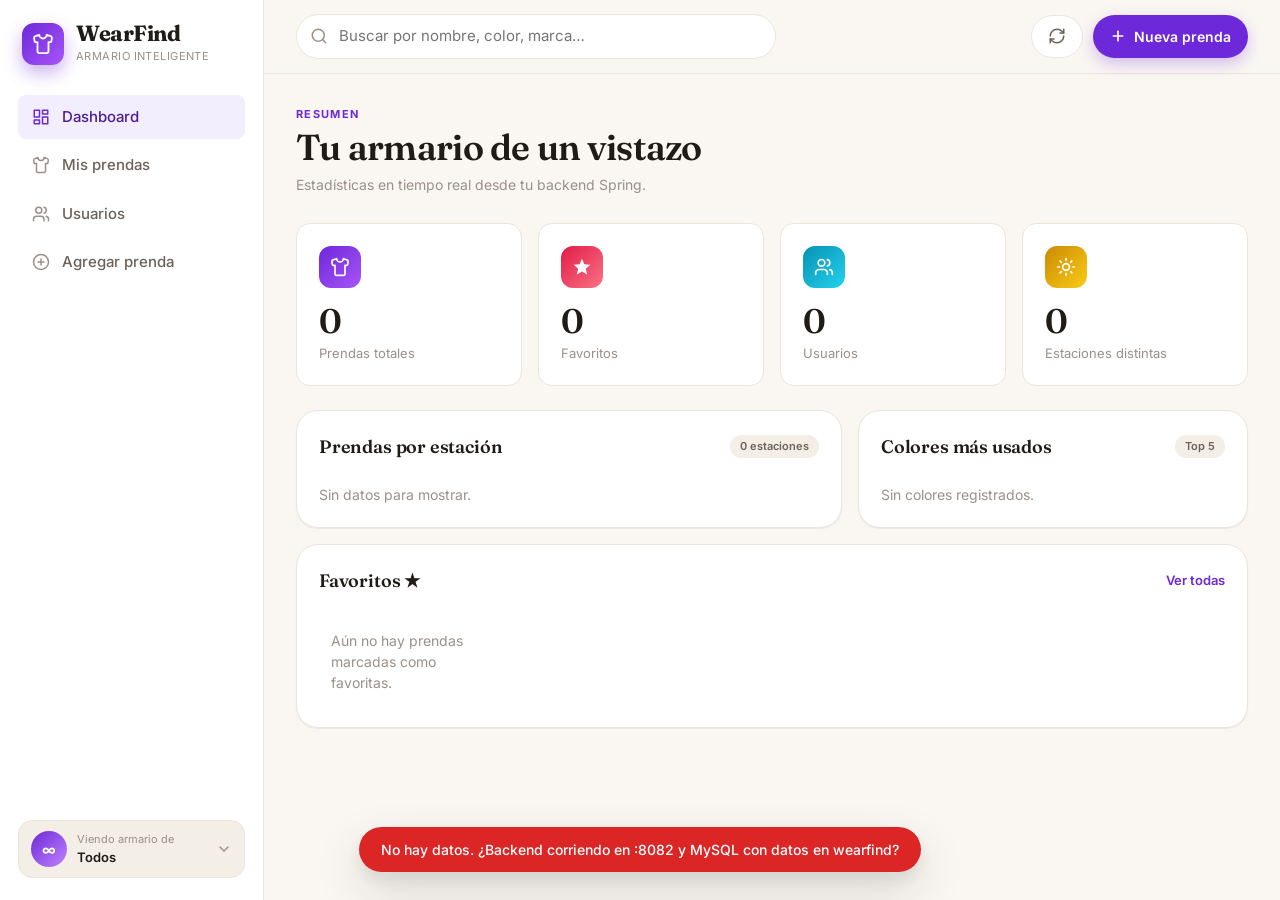
==== src/main/resources/static/index.html @ 45496048 "Archivos iniciales del proyecto" ====
<!DOCTYPE html>
<html lang="es">
<head>
  <meta charset="UTF-8" />
  <meta name="viewport" content="width=device-width, initial-scale=1.0" />
  <title>WearFind · Armario Inteligente</title>
  <link rel="preconnect" href="https://fonts.googleapis.com" />
  <link rel="preconnect" href="https://fonts.gstatic.com" crossorigin />
  <link href="https://fonts.googleapis.com/css2?family=Fraunces:opsz,wght@9..144,400;9..144,500;9..144,600;9..144,700&family=Inter:wght@400;500;600;700&display=swap" rel="stylesheet" />
  <link rel="stylesheet" href="css/style.css" />
</head>
<body>
  <!-- ===== App Shell ===== -->
  <div class="app-shell">

    <!-- ===== Sidebar ===== -->
    <aside class="sidebar" id="sidebar">
      <div class="brand">
        <div class="brand-mark">
          <svg viewBox="0 0 24 24" width="22" height="22" fill="none" stroke="currentColor" stroke-width="2" stroke-linecap="round" stroke-linejoin="round">
            <path d="M20.38 3.46 16 2a4 4 0 0 1-8 0L3.62 3.46a2 2 0 0 0-1.34 2.23l.58 3.47a1 1 0 0 0 .99.84H6v10c0 1.1.9 2 2 2h8a2 2 0 0 0 2-2V10h2.15a1 1 0 0 0 .99-.84l.58-3.47a2 2 0 0 0-1.34-2.23z"/>
          </svg>
        </div>
        <div class="brand-text">
          <h1>WearFind</h1>
          <span>Armario inteligente</span>
        </div>
      </div>

      <nav class="nav">
        <button class="nav-item active" data-view="dashboard">
          <svg viewBox="0 0 24 24" width="18" height="18" fill="none" stroke="currentColor" stroke-width="2" stroke-linecap="round" stroke-linejoin="round"><rect x="3" y="3" width="7" height="9"/><rect x="14" y="3" width="7" height="5"/><rect x="14" y="12" width="7" height="9"/><rect x="3" y="16" width="7" height="5"/></svg>
          <span>Dashboard</span>
        </button>
        <button class="nav-item" data-view="prendas">
          <svg viewBox="0 0 24 24" width="18" height="18" fill="none" stroke="currentColor" stroke-width="2" stroke-linecap="round" stroke-linejoin="round"><path d="M20.38 3.46 16 2a4 4 0 0 1-8 0L3.62 3.46a2 2 0 0 0-1.34 2.23l.58 3.47a1 1 0 0 0 .99.84H6v10c0 1.1.9 2 2 2h8a2 2 0 0 0 2-2V10h2.15a1 1 0 0 0 .99-.84l.58-3.47a2 2 0 0 0-1.34-2.23z"/></svg>
          <span>Mis prendas</span>
        </button>
        <button class="nav-item" data-view="usuarios">
          <svg viewBox="0 0 24 24" width="18" height="18" fill="none" stroke="currentColor" stroke-width="2" stroke-linecap="round" stroke-linejoin="round"><path d="M16 21v-2a4 4 0 0 0-4-4H6a4 4 0 0 0-4 4v2"/><circle cx="9" cy="7" r="4"/><path d="M22 21v-2a4 4 0 0 0-3-3.87"/><path d="M16 3.13a4 4 0 0 1 0 7.75"/></svg>
          <span>Usuarios</span>
        </button>
        <button class="nav-item" data-view="agregar">
          <svg viewBox="0 0 24 24" width="18" height="18" fill="none" stroke="currentColor" stroke-width="2" stroke-linecap="round" stroke-linejoin="round"><circle cx="12" cy="12" r="10"/><path d="M12 8v8"/><path d="M8 12h8"/></svg>
          <span>Agregar prenda</span>
        </button>
      </nav>

      <div class="sidebar-footer">
        <div class="user-card" id="userSwitcher">
          <div class="avatar" id="currentUserAvatar">?</div>
          <div class="user-meta">
            <span class="user-label">Viendo armario de</span>
            <strong id="currentUserName">Todos</strong>
          </div>
          <svg class="chev" viewBox="0 0 24 24" width="16" height="16" fill="none" stroke="currentColor" stroke-width="2" stroke-linecap="round" stroke-linejoin="round"><path d="m6 9 6 6 6-6"/></svg>
        </div>
      </div>
    </aside>

    <!-- ===== Main ===== -->
    <main class="main">
      <!-- Topbar -->
      <header class="topbar">
        <button class="menu-toggle" id="menuToggle" aria-label="Abrir menú">
          <svg viewBox="0 0 24 24" width="22" height="22" fill="none" stroke="currentColor" stroke-width="2" stroke-linecap="round" stroke-linejoin="round"><line x1="4" y1="6" x2="20" y2="6"/><line x1="4" y1="12" x2="20" y2="12"/><line x1="4" y1="18" x2="20" y2="18"/></svg>
        </button>
        <div class="search-wrap">
          <svg viewBox="0 0 24 24" width="18" height="18" fill="none" stroke="currentColor" stroke-width="2" stroke-linecap="round" stroke-linejoin="round"><circle cx="11" cy="11" r="8"/><path d="m21 21-4.3-4.3"/></svg>
          <input type="search" id="searchInput" placeholder="Buscar por nombre, color, marca…" autocomplete="off" />
        </div>
        <div class="topbar-actions">
          <button class="btn btn-ghost" id="refreshBtn" title="Recargar">
            <svg viewBox="0 0 24 24" width="18" height="18" fill="none" stroke="currentColor" stroke-width="2" stroke-linecap="round" stroke-linejoin="round"><path d="M3 12a9 9 0 0 1 9-9 9.75 9.75 0 0 1 6.74 2.74L21 8"/><path d="M21 3v5h-5"/><path d="M21 12a9 9 0 0 1-9 9 9.75 9.75 0 0 1-6.74-2.74L3 16"/><path d="M3 21v-5h5"/></svg>
          </button>
          <button class="btn btn-primary" id="newPrendaBtn">
            <svg viewBox="0 0 24 24" width="16" height="16" fill="none" stroke="currentColor" stroke-width="2.5" stroke-linecap="round" stroke-linejoin="round"><path d="M12 5v14"/><path d="M5 12h14"/></svg>
            <span>Nueva prenda</span>
          </button>
        </div>
      </header>

      <!-- Content -->
      <section class="content" id="content">

        <!-- ============ DASHBOARD ============ -->
        <div class="view" id="view-dashboard">
          <div class="page-head">
            <div>
              <p class="eyebrow">Resumen</p>
              <h2>Tu armario de un vistazo</h2>
              <p class="muted">Estadísticas en tiempo real desde tu backend Spring.</p>
            </div>
          </div>

          <div class="stat-grid" id="statGrid">
            <!-- stats injected -->
          </div>

          <div class="dash-row">
            <div class="card panel">
              <div class="panel-head">
                <h3>Prendas por estación</h3>
                <span class="chip" id="totalSeasons">—</span>
              </div>
              <div class="bars" id="seasonBars"><!-- bars --></div>
            </div>
            <div class="card panel">
              <div class="panel-head">
                <h3>Colores más usados</h3>
                <span class="chip">Top 5</span>
              </div>
              <div class="color-list" id="colorList"><!-- colors --></div>
            </div>
          </div>

          <div class="card panel">
            <div class="panel-head">
              <h3>Favoritos ★</h3>
              <button class="link" data-goto="prendas">Ver todas</button>
            </div>
            <div class="mini-grid" id="favGrid"><!-- fav prendas --></div>
          </div>
        </div>

        <!-- ============ PRENDAS ============ -->
        <div class="view hidden" id="view-prendas">
          <div class="page-head">
            <div>
              <p class="eyebrow">Catálogo</p>
              <h2>Mis prendas</h2>
              <p class="muted" id="prendasSubtitle">Todas las prendas cargadas</p>
            </div>
          </div>

          <div class="filter-bar">
            <div class="chips" id="seasonChips">
              <button class="chip-btn active" data-season="all">Todas</button>
              <button class="chip-btn" data-season="Verano">Verano</button>
              <button class="chip-btn" data-season="Invierno">Invierno</button>
              <button class="chip-btn" data-season="Otoño">Otoño</button>
              <button class="chip-btn" data-season="Primavera">Primavera</button>
              <button class="chip-btn" data-season="Todo el año">Todo el año</button>
            </div>
            <label class="toggle-fav">
              <input type="checkbox" id="favOnlyToggle" />
              <span>★ Solo favoritos</span>
            </label>
          </div>

          <div class="grid" id="prendaGrid"><!-- cards --></div>
          <div class="empty hidden" id="prendaEmpty">
            <div class="empty-ill">👚</div>
            <h3>No hay prendas para mostrar</h3>
            <p>Agregá tu primera prenda para empezar a organizar tu armario.</p>
            <button class="btn btn-primary" data-action="new">+ Nueva prenda</button>
          </div>
        </div>

        <!-- ============ USUARIOS ============ -->
        <div class="view hidden" id="view-usuarios">
          <div class="page-head">
            <div>
              <p class="eyebrow">Comunidad</p>
              <h2>Usuarios</h2>
              <p class="muted">Personas con armarios en WearFind</p>
            </div>
            <button class="btn btn-primary" id="newUserBtn">
              <svg viewBox="0 0 24 24" width="16" height="16" fill="none" stroke="currentColor" stroke-width="2.5" stroke-linecap="round" stroke-linejoin="round"><path d="M16 21v-2a4 4 0 0 0-4-4H6a4 4 0 0 0-4 4v2"/><circle cx="9" cy="7" r="4"/><line x1="19" y1="8" x2="19" y2="14"/><line x1="22" y1="11" x2="16" y2="11"/></svg>
              <span>Nuevo usuario</span>
            </button>
          </div>
          <div class="user-grid" id="userGrid"><!-- user cards --></div>
          <div class="empty hidden" id="userEmpty">
            <div class="empty-ill">👤</div>
            <h3>No hay usuarios todavía</h3>
            <p>Creá el primer usuario para empezar a cargarle prendas.</p>
          </div>
        </div>

        <!-- ============ AGREGAR PRENDA ============ -->
        <div class="view hidden" id="view-agregar">
          <div class="page-head">
            <div>
              <p class="eyebrow">Formulario</p>
              <h2>Agregar prenda</h2>
              <p class="muted">Completá los datos de la nueva prenda</p>
            </div>
          </div>

          <form class="form-card" id="prendaForm">
            <div class="form-row form-img-preview">
              <div class="img-preview" id="imgPreview">
                <svg viewBox="0 0 24 24" width="42" height="42" fill="none" stroke="currentColor" stroke-width="1.5" stroke-linecap="round" stroke-linejoin="round"><rect x="3" y="3" width="18" height="18" rx="2"/><circle cx="9" cy="9" r="2"/><path d="m21 15-3.086-3.086a2 2 0 0 0-2.828 0L6 21"/></svg>
                <span>Vista previa</span>
              </div>
              <div class="field">
                <label>URL de imagen</label>
                <input type="url" name="url_imagen" id="urlImagenInput" placeholder="https://…" />
                <p class="hint">Pegá una URL pública. Si la dejás vacía, se usará un placeholder.</p>
              </div>
            </div>

            <div class="form-row">
              <div class="field">
                <label>Nombre *</label>
                <input type="text" name="nombre" required placeholder="Ej: Campera de plumas" />
              </div>
              <div class="field">
                <label>Marca</label>
                <input type="text" name="marca" placeholder="Ej: Adidas" />
              </div>
            </div>

            <div class="form-row">
              <div class="field">
                <label>Color</label>
                <input type="text" name="color" placeholder="Ej: Verde" list="colorList2" />
                <datalist id="colorList2">
                  <option value="Negro"></option>
                  <option value="Blanco"></option>
                  <option value="Gris"></option>
                  <option value="Beige"></option>
                  <option value="Cámel"></option>
                  <option value="Azul"></option>
                  <option value="Verde"></option>
                  <option value="Rojo"></option>
                  <option value="Bordó"></option>
                  <option value="Rosa"></option>
                  <option value="Marrón"></option>
                </datalist>
              </div>
              <div class="field">
                <label>Talle</label>
                <select name="talle">
                  <option value="">— Sin especificar —</option>
                  <option value="XS">XS</option>
                  <option value="S">S</option>
                  <option value="M">M</option>
                  <option value="L">L</option>
                  <option value="XL">XL</option>
                  <option value="XXL">XXL</option>
                  <option value="Único">Único</option>
                </select>
              </div>
              <div class="field">
                <label>Estación</label>
                <select name="estacion">
                  <option value="Todo el año">Todo el año</option>
                  <option value="Verano">Verano</option>
                  <option value="Invierno">Invierno</option>
                  <option value="Otoño">Otoño</option>
                  <option value="Primavera">Primavera</option>
                </select>
              </div>
            </div>

            <div class="field">
              <label>Descripción</label>
              <textarea name="descripcion" rows="3" placeholder="Detalles: tela, uso, combinaciones…"></textarea>
            </div>

            <div class="form-row">
              <div class="field">
                <label>Asignar a usuario</label>
                <select name="usuarioId" id="usuarioSelect">
                  <option value="">— Sin asignar —</option>
                </select>
                <p class="hint">Elegí a quién pertenece esta prenda.</p>
              </div>
              <label class="check">
                <input type="checkbox" name="favorito" />
                <span class="check-mark"></span>
                <span>Marcar como favorito ★</span>
              </label>
            </div>

            <div class="form-actions">
              <button type="button" class="btn btn-ghost" data-action="cancel-prenda">Cancelar</button>
              <button type="submit" class="btn btn-primary" id="savePrendaBtn">
                <svg viewBox="0 0 24 24" width="16" height="16" fill="none" stroke="currentColor" stroke-width="2.5" stroke-linecap="round" stroke-linejoin="round"><path d="M19 21H5a2 2 0 0 1-2-2V5a2 2 0 0 1 2-2h11l5 5v11a2 2 0 0 1-2 2z"/><polyline points="17 21 17 13 7 13 7 21"/><polyline points="7 3 7 8 15 8"/></svg>
                <span>Guardar prenda</span>
              </button>
            </div>
          </form>
        </div>

      </section>
    </main>
  </div>

  <!-- ===== Modal: confirm delete ===== -->
  <div class="modal hidden" id="confirmModal">
    <div class="modal-backdrop"></div>
    <div class="modal-card">
      <div class="modal-icon danger">⚠</div>
      <h3 id="confirmTitle">¿Eliminar?</h3>
      <p id="confirmMessage">Esta acción no se puede deshacer.</p>
      <div class="modal-actions">
        <button class="btn btn-ghost" id="confirmCancel">Cancelar</button>
        <button class="btn btn-danger" id="confirmAccept">Eliminar</button>
      </div>
    </div>
  </div>

  <!-- ===== Modal: new user ===== -->
  <div class="modal hidden" id="userModal">
    <div class="modal-backdrop"></div>
    <div class="modal-card">
      <h3>Nuevo usuario</h3>
      <form id="userForm" class="modal-form">
        <div class="field">
          <label>Username *</label>
          <input type="text" name="username" required placeholder="Ej: agalano" />
        </div>
        <div class="field">
          <label>Email *</label>
          <input type="email" name="email" required placeholder="usuario@wearfind.com" />
        </div>
        <div class="modal-actions">
          <button type="button" class="btn btn-ghost" id="userCancel">Cancelar</button>
          <button type="submit" class="btn btn-primary">Crear usuario</button>
        </div>
      </form>
    </div>
  </div>

  <!-- ===== Drawer: user switcher ===== -->
  <div class="drawer hidden" id="userDrawer">
    <div class="drawer-backdrop"></div>
    <div class="drawer-panel">
      <div class="drawer-head">
        <h3>Cambiar armario</h3>
        <button class="icon-btn" id="drawerClose" aria-label="Cerrar">×</button>
      </div>
      <div class="drawer-body" id="drawerBody">
        <button class="drawer-item active" data-user-id="">
          <div class="avatar sm">∞</div>
          <div>
            <strong>Todos</strong>
            <span>Ver todas las prendas</span>
          </div>
        </button>
        <!-- users injected -->
      </div>
    </div>
  </div>

  <!-- ===== Toast ===== -->
  <div class="toast" id="toast"></div>

  <script src="js/api.js"></script>
  <script src="js/app.js"></script>
</body>
</html>
---- src/main/resources/static/css/style.css ----
/* ============================================================
   WearFind · Frontend Stylesheet
   Vanilla CSS · Mobile-first · CSS variables
   ============================================================ */

/* ---------- Design tokens ---------- */
:root {
  /* Palette — warm fashion-tech */
  --bg: #faf7f2;
  --bg-elev: #ffffff;
  --bg-soft: #f3eee6;
  --ink: #1f1b16;
  --ink-soft: #6b6259;
  --ink-muted: #9a9088;
  --line: #ece5db;
  --line-strong: #d9d0c2;

  --brand: #6d28d9;        /* deep violet */
  --brand-soft: #f3eefe;
  --brand-ink: #4c1d95;
  --accent: #e11d48;       /* rose — for favorites */
  --accent-soft: #ffe4ea;
  --ok: #15803d;
  --warn: #b45309;
  --danger: #dc2626;

  --shadow-sm: 0 1px 2px rgba(31,27,22,.04), 0 1px 1px rgba(31,27,22,.03);
  --shadow-md: 0 4px 12px rgba(31,27,22,.06), 0 2px 4px rgba(31,27,22,.04);
  --shadow-lg: 0 20px 50px rgba(31,27,22,.14), 0 8px 18px rgba(31,27,22,.08);

  --radius-sm: 8px;
  --radius: 14px;
  --radius-lg: 22px;

  --rhythm: 16px;

  --font-display: "Fraunces", Georgia, "Times New Roman", serif;
  --font-body: "Inter", -apple-system, BlinkMacSystemFont, "Segoe UI", Roboto, sans-serif;
}

/* ---------- Reset ---------- */
*,
*::before,
*::after { box-sizing: border-box; }
* { margin: 0; padding: 0; }
html, body { height: 100%; }
body {
  font-family: var(--font-body);
  background: var(--bg);
  color: var(--ink);
  font-size: 15px;
  line-height: 1.5;
  -webkit-font-smoothing: antialiased;
  -moz-osx-font-smoothing: grayscale;
}
img { max-width: 100%; display: block; }
button, input, select, textarea { font: inherit; color: inherit; }
button { cursor: pointer; border: none; background: none; }
a { color: inherit; text-decoration: none; }
svg { display: block; }

/* ---------- App shell ---------- */
.app-shell {
  display: grid;
  grid-template-columns: 264px 1fr;
  min-height: 100vh;
}

/* ---------- Sidebar ---------- */
.sidebar {
  background: var(--bg-elev);
  border-right: 1px solid var(--line);
  display: flex;
  flex-direction: column;
  padding: 22px 18px;
  position: sticky;
  top: 0;
  height: 100vh;
  gap: 28px;
  z-index: 50;
}

.brand {
  display: flex;
  align-items: center;
  gap: 12px;
  padding: 0 4px;
}
.brand-mark {
  width: 42px;
  height: 42px;
  border-radius: 12px;
  background: linear-gradient(135deg, var(--brand), #a855f7);
  color: #fff;
  display: grid;
  place-items: center;
  box-shadow: 0 8px 18px rgba(109,40,217,.35);
}
.brand-text h1 {
  font-family: var(--font-display);
  font-size: 22px;
  font-weight: 700;
  letter-spacing: -0.02em;
  line-height: 1;
}
.brand-text span {
  font-size: 11px;
  color: var(--ink-muted);
  letter-spacing: .04em;
  text-transform: uppercase;
}

.nav {
  display: flex;
  flex-direction: column;
  gap: 4px;
  flex: 1;
}
.nav-item {
  display: flex;
  align-items: center;
  gap: 12px;
  padding: 11px 14px;
  border-radius: var(--radius-sm);
  color: var(--ink-soft);
  font-weight: 500;
  transition: background .15s, color .15s, transform .1s;
  text-align: left;
  width: 100%;
}
.nav-item:hover { background: var(--bg-soft); color: var(--ink); }
.nav-item.active {
  background: var(--brand-soft);
  color: var(--brand-ink);
}
.nav-item.active svg { color: var(--brand); }
.nav-item svg { color: var(--ink-muted); transition: color .15s; }

.sidebar-footer { margin-top: auto; }
.user-card {
  display: flex;
  align-items: center;
  gap: 10px;
  padding: 10px 12px;
  border-radius: var(--radius);
  background: var(--bg-soft);
  border: 1px solid var(--line);
  cursor: pointer;
  transition: background .15s, border-color .15s;
}
.user-card:hover { background: var(--brand-soft); border-color: var(--brand-soft); }
.avatar {
  width: 36px;
  height: 36px;
  border-radius: 50%;
  background: linear-gradient(135deg, var(--brand), #c084fc);
  color: #fff;
  display: grid;
  place-items: center;
  font-weight: 700;
  font-size: 14px;
  flex-shrink: 0;
}
.avatar.sm { width: 32px; height: 32px; font-size: 13px; }
.user-meta { display: flex; flex-direction: column; flex: 1; min-width: 0; }
.user-label { font-size: 11px; color: var(--ink-muted); }
.user-meta strong {
  font-size: 13px;
  font-weight: 600;
  white-space: nowrap;
  overflow: hidden;
  text-overflow: ellipsis;
}
.chev { color: var(--ink-muted); }

/* ---------- Main ---------- */
.main {
  display: flex;
  flex-direction: column;
  min-width: 0;
}

.topbar {
  position: sticky;
  top: 0;
  z-index: 30;
  background: rgba(250, 247, 242, 0.85);
  backdrop-filter: blur(12px);
  -webkit-backdrop-filter: blur(12px);
  border-bottom: 1px solid var(--line);
  padding: 14px 32px;
  display: flex;
  align-items: center;
  gap: 16px;
}
.menu-toggle { display: none; color: var(--ink-soft); }
.search-wrap {
  flex: 1;
  max-width: 480px;
  position: relative;
  display: flex;
  align-items: center;
}
.search-wrap svg {
  position: absolute;
  left: 14px;
  color: var(--ink-muted);
  pointer-events: none;
}
.search-wrap input {
  width: 100%;
  padding: 10px 14px 10px 42px;
  border-radius: 999px;
  border: 1px solid var(--line);
  background: var(--bg-elev);
  transition: border-color .15s, box-shadow .15s;
}
.search-wrap input:focus {
  outline: none;
  border-color: var(--brand);
  box-shadow: 0 0 0 3px var(--brand-soft);
}

.topbar-actions { display: flex; gap: 10px; margin-left: auto; }

/* ---------- Buttons ---------- */
.btn {
  display: inline-flex;
  align-items: center;
  gap: 8px;
  padding: 10px 16px;
  border-radius: 999px;
  font-weight: 600;
  font-size: 14px;
  transition: background .15s, color .15s, transform .1s, box-shadow .15s;
  border: 1px solid transparent;
  white-space: nowrap;
}
.btn:active { transform: translateY(1px); }
.btn-primary {
  background: var(--brand);
  color: #fff;
  box-shadow: 0 6px 16px rgba(109,40,217,.28);
}
.btn-primary:hover { background: var(--brand-ink); }
.btn-ghost {
  background: var(--bg-elev);
  color: var(--ink-soft);
  border-color: var(--line);
}
.btn-ghost:hover { background: var(--bg-soft); color: var(--ink); }
.btn-danger {
  background: var(--accent);
  color: #fff;
  box-shadow: 0 6px 16px rgba(225,29,72,.28);
}
.btn-danger:hover { background: #be123c; }

.icon-btn {
  width: 36px;
  height: 36px;
  border-radius: 50%;
  display: grid;
  place-items: center;
  color: var(--ink-soft);
  font-size: 22px;
  transition: background .15s;
}
.icon-btn:hover { background: var(--bg-soft); }

.link {
  color: var(--brand);
  font-weight: 600;
  font-size: 13px;
}
.link:hover { text-decoration: underline; }

/* ---------- Content ---------- */
.content { padding: 32px; max-width: 1280px; width: 100%; margin: 0 auto; }

.view { animation: fade .25s ease; }
.view.hidden { display: none; }
@keyframes fade {
  from { opacity: 0; transform: translateY(6px); }
  to { opacity: 1; transform: translateY(0); }
}

.page-head {
  display: flex;
  align-items: flex-end;
  justify-content: space-between;
  gap: 24px;
  margin-bottom: 28px;
  flex-wrap: wrap;
}
.eyebrow {
  font-size: 11px;
  text-transform: uppercase;
  letter-spacing: .12em;
  color: var(--brand);
  font-weight: 700;
  margin-bottom: 6px;
}
.page-head h2 {
  font-family: var(--font-display);
  font-size: 36px;
  font-weight: 600;
  letter-spacing: -0.02em;
  line-height: 1.1;
}
.muted { color: var(--ink-muted); font-size: 14px; margin-top: 6px; }

/* ---------- Stat grid ---------- */
.stat-grid {
  display: grid;
  grid-template-columns: repeat(4, 1fr);
  gap: 16px;
  margin-bottom: 24px;
}
.stat {
  background: var(--bg-elev);
  border: 1px solid var(--line);
  border-radius: var(--radius);
  padding: 22px;
  position: relative;
  overflow: hidden;
  transition: transform .2s, box-shadow .2s;
}
.stat:hover { transform: translateY(-3px); box-shadow: var(--shadow-md); }
.stat-icon {
  width: 42px;
  height: 42px;
  border-radius: 12px;
  display: grid;
  place-items: center;
  margin-bottom: 16px;
}
.stat-icon svg { color: #fff; }
.stat-value {
  font-family: var(--font-display);
  font-size: 34px;
  font-weight: 600;
  line-height: 1;
  letter-spacing: -0.02em;
}
.stat-label {
  color: var(--ink-muted);
  font-size: 13px;
  margin-top: 6px;
}

/* ---------- Cards / Panels ---------- */
.card {
  background: var(--bg-elev);
  border: 1px solid var(--line);
  border-radius: var(--radius-lg);
  box-shadow: var(--shadow-sm);
}
.panel { padding: 22px; }
.panel-head {
  display: flex;
  align-items: center;
  justify-content: space-between;
  margin-bottom: 18px;
}
.panel-head h3 {
  font-family: var(--font-display);
  font-size: 18px;
  font-weight: 600;
  letter-spacing: -0.01em;
}
.chip {
  font-size: 11px;
  background: var(--bg-soft);
  color: var(--ink-soft);
  padding: 3px 10px;
  border-radius: 999px;
  font-weight: 600;
}

.dash-row {
  display: grid;
  grid-template-columns: 1.4fr 1fr;
  gap: 16px;
  margin-bottom: 16px;
}

/* ---------- Bars (season breakdown) ---------- */
.bars { display: flex; flex-direction: column; gap: 12px; }
.bar-row { display: flex; align-items: center; gap: 12px; }
.bar-label { width: 90px; font-size: 13px; color: var(--ink-soft); font-weight: 500; }
.bar-track {
  flex: 1;
  height: 10px;
  background: var(--bg-soft);
  border-radius: 999px;
  overflow: hidden;
}
.bar-fill {
  height: 100%;
  border-radius: 999px;
  transition: width .6s cubic-bezier(.2,.8,.2,1);
}
.bar-value { font-size: 13px; font-weight: 600; min-width: 28px; text-align: right; }

/* ---------- Color list ---------- */
.color-list { display: flex; flex-direction: column; gap: 10px; }
.color-item {
  display: flex;
  align-items: center;
  gap: 12px;
  padding: 8px 10px;
  border-radius: var(--radius-sm);
  transition: background .15s;
}
.color-item:hover { background: var(--bg-soft); }
.color-dot {
  width: 22px;
  height: 22px;
  border-radius: 50%;
  border: 2px solid var(--bg-elev);
  box-shadow: 0 0 0 1px var(--line);
  flex-shrink: 0;
}
.color-name { flex: 1; font-weight: 500; font-size: 14px; }
.color-count {
  font-size: 13px;
  color: var(--ink-muted);
  background: var(--bg-soft);
  padding: 2px 8px;
  border-radius: 999px;
}

/* ---------- Mini grid (favorites) ---------- */
.mini-grid {
  display: grid;
  grid-template-columns: repeat(auto-fill, minmax(150px, 1fr));
  gap: 12px;
}
.mini-card {
  background: var(--bg-soft);
  border-radius: var(--radius);
  overflow: hidden;
  transition: transform .15s;
}
.mini-card:hover { transform: translateY(-2px); }
.mini-card .mini-img {
  aspect-ratio: 1 / 1;
  background: var(--line);
  background-size: cover;
  background-position: center;
}
.mini-card .mini-info { padding: 10px 12px; }
.mini-card .mini-info strong { font-size: 13px; font-weight: 600; display: block; }
.mini-card .mini-info span { font-size: 12px; color: var(--ink-muted); }

/* ---------- Filter bar ---------- */
.filter-bar {
  display: flex;
  align-items: center;
  justify-content: space-between;
  gap: 16px;
  margin-bottom: 22px;
  flex-wrap: wrap;
}
.chips { display: flex; gap: 8px; flex-wrap: wrap; }
.chip-btn {
  padding: 7px 14px;
  border-radius: 999px;
  font-size: 13px;
  font-weight: 500;
  color: var(--ink-soft);
  background: var(--bg-elev);
  border: 1px solid var(--line);
  transition: all .15s;
}
.chip-btn:hover { border-color: var(--line-strong); }
.chip-btn.active {
  background: var(--brand);
  border-color: var(--brand);
  color: #fff;
}
.toggle-fav {
  display: inline-flex;
  align-items: center;
  gap: 8px;
  cursor: pointer;
  font-size: 13px;
  color: var(--ink-soft);
  font-weight: 500;
  user-select: none;
}
.toggle-fav input { accent-color: var(--accent); width: 16px; height: 16px; }

/* ---------- Prenda grid ---------- */
.grid {
  display: grid;
  grid-template-columns: repeat(auto-fill, minmax(220px, 1fr));
  gap: 18px;
}
.card-prenda {
  background: var(--bg-elev);
  border: 1px solid var(--line);
  border-radius: var(--radius-lg);
  overflow: hidden;
  display: flex;
  flex-direction: column;
  transition: transform .2s, box-shadow .2s, border-color .2s;
  position: relative;
}
.card-prenda:hover {
  transform: translateY(-4px);
  box-shadow: var(--shadow-lg);
  border-color: var(--line-strong);
}
.card-prenda.fav { border-color: var(--accent); }
.card-prenda.fav::before {
  content: "";
  position: absolute;
  inset: 0;
  border-radius: var(--radius-lg);
  pointer-events: none;
  box-shadow: 0 0 0 2px var(--accent-soft) inset;
}
.prenda-img {
  aspect-ratio: 4 / 5;
  background: var(--bg-soft);
  background-size: cover;
  background-position: center;
  position: relative;
  display: grid;
  place-items: center;
  color: var(--ink-muted);
  overflow: hidden;
}
.prenda-img .placeholder {
  font-family: var(--font-display);
  font-size: 50px;
  font-weight: 600;
  color: var(--line-strong);
  letter-spacing: -.04em;
}
.prenda-img .no-img {
  width: 100%;
  height: 100%;
  display: grid;
  place-items: center;
  background: linear-gradient(135deg, var(--bg-soft), var(--line));
}
.fav-badge {
  position: absolute;
  top: 10px;
  right: 10px;
  background: var(--bg-elev);
  color: var(--accent);
  width: 32px;
  height: 32px;
  border-radius: 50%;
  display: grid;
  place-items: center;
  box-shadow: var(--shadow-sm);
  cursor: pointer;
  transition: transform .15s, color .15s;
}
.fav-badge:hover { transform: scale(1.1); }
.fav-badge.active { background: var(--accent); color: #fff; }
.season-tag {
  position: absolute;
  top: 10px;
  left: 10px;
  font-size: 11px;
  padding: 4px 10px;
  border-radius: 999px;
  font-weight: 600;
  background: rgba(255,255,255,.92);
  backdrop-filter: blur(6px);
  color: var(--ink);
}
.prenda-body {
  padding: 14px 16px 16px;
  display: flex;
  flex-direction: column;
  gap: 6px;
  flex: 1;
}
.prenda-name {
  font-family: var(--font-display);
  font-size: 17px;
  font-weight: 600;
  letter-spacing: -0.01em;
  line-height: 1.2;
}
.prenda-meta {
  display: flex;
  align-items: center;
  gap: 8px;
  font-size: 12px;
  color: var(--ink-muted);
  flex-wrap: wrap;
}
.color-pill {
  display: inline-flex;
  align-items: center;
  gap: 5px;
  font-weight: 500;
  color: var(--ink-soft);
}
.color-pill::before {
  content: "";
  width: 10px;
  height: 10px;
  border-radius: 50%;
  background: var(--c, var(--ink-muted));
  border: 1px solid rgba(0,0,0,.1);
}
.prenda-desc {
  font-size: 13px;
  color: var(--ink-soft);
  display: -webkit-box;
  -webkit-line-clamp: 2;
  -webkit-box-orient: vertical;
  overflow: hidden;
  margin-top: 4px;
}
.prenda-foot {
  display: flex;
  align-items: center;
  justify-content: space-between;
  margin-top: auto;
  padding-top: 12px;
  border-top: 1px solid var(--line);
}
.prenda-foot .owner {
  font-size: 12px;
  color: var(--ink-muted);
}
.prenda-foot .owner strong { color: var(--ink-soft); font-weight: 600; }
.card-actions { display: flex; gap: 4px; }
.card-actions button {
  width: 30px;
  height: 30px;
  border-radius: 8px;
  display: grid;
  place-items: center;
  color: var(--ink-muted);
  transition: background .15s, color .15s;
}
.card-actions button:hover { background: var(--bg-soft); color: var(--ink); }
.card-actions .del:hover { background: var(--accent-soft); color: var(--accent); }

/* ---------- Empty state ---------- */
.empty {
  text-align: center;
  padding: 60px 20px;
  color: var(--ink-soft);
}
.empty.hidden { display: none; }
.empty-ill { font-size: 56px; margin-bottom: 16px; opacity: .8; }
.empty h3 {
  font-family: var(--font-display);
  font-size: 22px;
  font-weight: 600;
  margin-bottom: 8px;
  color: var(--ink);
}
.empty p { margin-bottom: 18px; }

/* ---------- User grid ---------- */
.user-grid {
  display: grid;
  grid-template-columns: repeat(auto-fill, minmax(280px, 1fr));
  gap: 16px;
}
.user-card-lg {
  background: var(--bg-elev);
  border: 1px solid var(--line);
  border-radius: var(--radius-lg);
  padding: 22px;
  display: flex;
  flex-direction: column;
  gap: 14px;
  transition: transform .2s, box-shadow .2s, border-color .2s;
}
.user-card-lg:hover {
  transform: translateY(-3px);
  box-shadow: var(--shadow-md);
  border-color: var(--brand);
}
.user-card-lg .user-head {
  display: flex;
  align-items: center;
  gap: 12px;
}
.user-card-lg .avatar-lg {
  width: 48px;
  height: 48px;
  border-radius: 50%;
  background: linear-gradient(135deg, var(--brand), #c084fc);
  color: #fff;
  display: grid;
  place-items: center;
  font-weight: 700;
  font-size: 18px;
}
.user-card-lg .user-name {
  font-family: var(--font-display);
  font-size: 19px;
  font-weight: 600;
  letter-spacing: -0.01em;
}
.user-card-lg .user-email { font-size: 13px; color: var(--ink-muted); }
.user-card-lg .user-stats {
  display: flex;
  gap: 16px;
  padding: 12px 0;
  border-top: 1px solid var(--line);
  border-bottom: 1px solid var(--line);
}
.user-card-lg .user-stat strong {
  font-family: var(--font-display);
  font-size: 22px;
  font-weight: 600;
  display: block;
}
.user-card-lg .user-stat span { font-size: 11px; color: var(--ink-muted); text-transform: uppercase; letter-spacing: .08em; }
.user-card-lg .user-actions { display: flex; gap: 8px; margin-top: 4px; }

/* ---------- Form ---------- */
.form-card {
  background: var(--bg-elev);
  border: 1px solid var(--line);
  border-radius: var(--radius-lg);
  padding: 28px;
  display: flex;
  flex-direction: column;
  gap: 18px;
  box-shadow: var(--shadow-sm);
}
.form-row {
  display: grid;
  grid-template-columns: repeat(auto-fit, minmax(200px, 1fr));
  gap: 16px;
  align-items: flex-end;
}
.form-img-preview { grid-template-columns: 160px 1fr; align-items: stretch; }
.img-preview {
  aspect-ratio: 1 / 1;
  background: var(--bg-soft);
  border: 2px dashed var(--line-strong);
  border-radius: var(--radius);
  display: flex;
  flex-direction: column;
  align-items: center;
  justify-content: center;
  gap: 8px;
  color: var(--ink-muted);
  background-size: cover;
  background-position: center;
  text-align: center;
  font-size: 12px;
}
.img-preview.has-img { border-style: solid; }
.img-preview.has-img svg, .img-preview.has-img span { display: none; }
.field { display: flex; flex-direction: column; gap: 6px; }
.field label {
  font-size: 13px;
  font-weight: 600;
  color: var(--ink-soft);
}
.field input,
.field select,
.field textarea {
  padding: 10px 12px;
  border-radius: var(--radius-sm);
  border: 1px solid var(--line);
  background: var(--bg);
  transition: border-color .15s, box-shadow .15s;
  font-size: 14px;
  font-family: inherit;
  width: 100%;
}
.field textarea { resize: vertical; min-height: 70px; }
.field input:focus,
.field select:focus,
.field textarea:focus {
  outline: none;
  border-color: var(--brand);
  box-shadow: 0 0 0 3px var(--brand-soft);
  background: var(--bg-elev);
}
.hint { font-size: 12px; color: var(--ink-muted); }
.check {
  display: inline-flex;
  align-items: center;
  gap: 10px;
  cursor: pointer;
  font-size: 14px;
  font-weight: 500;
  user-select: none;
  padding: 10px 0;
}
.check input { position: absolute; opacity: 0; }
.check-mark {
  width: 20px;
  height: 20px;
  border-radius: 6px;
  border: 2px solid var(--line-strong);
  transition: background .15s, border-color .15s;
  display: grid;
  place-items: center;
  flex-shrink: 0;
}
.check input:checked + .check-mark {
  background: var(--accent);
  border-color: var(--accent);
}
.check input:checked + .check-mark::after {
  content: "★";
  color: #fff;
  font-size: 12px;
}
.form-actions {
  display: flex;
  justify-content: flex-end;
  gap: 10px;
  padding-top: 12px;
  border-top: 1px solid var(--line);
}

/* ---------- Modal ---------- */
.modal { position: fixed; inset: 0; z-index: 100; display: grid; place-items: center; }
.modal.hidden { display: none; }
.modal-backdrop {
  position: absolute; inset: 0;
  background: rgba(31,27,22,.45);
  backdrop-filter: blur(4px);
  animation: fadein .15s;
}
.modal-card {
  position: relative;
  background: var(--bg-elev);
  border-radius: var(--radius-lg);
  padding: 32px;
  width: min(420px, calc(100vw - 32px));
  text-align: center;
  box-shadow: var(--shadow-lg);
  animation: popin .2s cubic-bezier(.2,.8,.2,1);
}
.modal-card h3 {
  font-family: var(--font-display);
  font-size: 22px;
  font-weight: 600;
  margin-bottom: 8px;
}
.modal-card p { color: var(--ink-soft); margin-bottom: 22px; }
.modal-icon {
  width: 56px;
  height: 56px;
  border-radius: 50%;
  background: var(--accent-soft);
  color: var(--accent);
  display: grid;
  place-items: center;
  font-size: 26px;
  margin: 0 auto 16px;
}
.modal-form { display: flex; flex-direction: column; gap: 14px; text-align: left; }
.modal-actions {
  display: flex;
  justify-content: center;
  gap: 10px;
  margin-top: 8px;
}
@keyframes fadein { from { opacity: 0; } to { opacity: 1; } }
@keyframes popin {
  from { opacity: 0; transform: scale(.92) translateY(8px); }
  to { opacity: 1; transform: scale(1) translateY(0); }
}

/* ---------- Drawer (user switcher) ---------- */
.drawer { position: fixed; inset: 0; z-index: 90; }
.drawer.hidden { display: none; }
.drawer-backdrop {
  position: absolute; inset: 0;
  background: rgba(31,27,22,.4);
  animation: fadein .15s;
}
.drawer-panel {
  position: absolute;
  top: 0;
  right: 0;
  bottom: 0;
  width: min(380px, calc(100vw - 32px));
  background: var(--bg-elev);
  box-shadow: var(--shadow-lg);
  display: flex;
  flex-direction: column;
  animation: slidein .25s cubic-bezier(.2,.8,.2,1);
}
@keyframes slidein {
  from { transform: translateX(100%); }
  to { transform: translateX(0); }
}
.drawer-head {
  padding: 22px;
  display: flex;
  align-items: center;
  justify-content: space-between;
  border-bottom: 1px solid var(--line);
}
.drawer-head h3 {
  font-family: var(--font-display);
  font-size: 20px;
  font-weight: 600;
}
.drawer-body { padding: 14px; overflow-y: auto; display: flex; flex-direction: column; gap: 4px; }
.drawer-item {
  display: flex;
  align-items: center;
  gap: 12px;
  padding: 12px;
  border-radius: var(--radius-sm);
  text-align: left;
  width: 100%;
  transition: background .15s;
}
.drawer-item:hover { background: var(--bg-soft); }
.drawer-item.active { background: var(--brand-soft); }
.drawer-item.active .avatar { background: var(--brand); }
.drawer-item strong { font-size: 14px; font-weight: 600; display: block; }
.drawer-item span { font-size: 12px; color: var(--ink-muted); }

/* ---------- Toast ---------- */
.toast {
  position: fixed;
  bottom: 28px;
  left: 50%;
  transform: translateX(-50%) translateY(20px);
  background: var(--ink);
  color: #fff;
  padding: 12px 22px;
  border-radius: 999px;
  font-size: 14px;
  font-weight: 500;
  box-shadow: var(--shadow-lg);
  opacity: 0;
  pointer-events: none;
  transition: opacity .25s, transform .25s;
  z-index: 200;
  display: flex;
  align-items: center;
  gap: 8px;
}
.toast.show {
  opacity: 1;
  transform: translateX(-50%) translateY(0);
}
.toast.success { background: var(--ok); }
.toast.error { background: var(--danger); }

/* ---------- Loading skeleton ---------- */
.skeleton {
  background: linear-gradient(90deg, var(--bg-soft) 25%, var(--line) 50%, var(--bg-soft) 75%);
  background-size: 200% 100%;
  animation: shimmer 1.4s infinite;
  border-radius: var(--radius);
}
@keyframes shimmer {
  0% { background-position: 200% 0; }
  100% { background-position: -200% 0; }
}
.skel-card {
  height: 320px;
  border-radius: var(--radius-lg);
}

/* ---------- Season colors ---------- */
.season-Verano { background: linear-gradient(135deg, #fde68a, #f59e0b); color: #92400e; }
.season-Invierno { background: linear-gradient(135deg, #dbeafe, #60a5fa); color: #1e40af; }
.season-Otoño { background: linear-gradient(135deg, #fed7aa, #f97316); color: #9a3412; }
.season-Primavera { background: linear-gradient(135deg, #d1fae5, #34d399); color: #065f46; }
.season-Todo { background: linear-gradient(135deg, #ede9fe, #a78bfa); color: #5b21b6; }

.bar-Verano { background: linear-gradient(90deg, #fbbf24, #f59e0b); }
.bar-Invierno { background: linear-gradient(90deg, #60a5fa, #3b82f6); }
.bar-Otoño { background: linear-gradient(90deg, #fb923c, #ea580c); }
.bar-Primavera { background: linear-gradient(90deg, #34d399, #10b981); }
.bar-Todo { background: linear-gradient(90deg, #a78bfa, #8b5cf6); }

/* ---------- Responsive ---------- */
@media (max-width: 1024px) {
  .stat-grid { grid-template-columns: repeat(2, 1fr); }
  .dash-row { grid-template-columns: 1fr; }
}
@media (max-width: 768px) {
  .app-shell { grid-template-columns: 1fr; }
  .sidebar {
    position: fixed;
    left: 0;
    top: 0;
    transform: translateX(-100%);
    transition: transform .25s cubic-bezier(.2,.8,.2,1);
    width: 280px;
    box-shadow: var(--shadow-lg);
  }
  .sidebar.open { transform: translateX(0); }
  .menu-toggle { display: grid; }
  .content { padding: 20px 16px; }
  .topbar { padding: 12px 16px; }
  .topbar-actions .btn span { display: none; }
  .topbar-actions .btn { padding: 10px; }
  .page-head h2 { font-size: 28px; }
  .stat-grid { grid-template-columns: 1fr 1fr; gap: 12px; }
  .stat { padding: 16px; }
  .stat-value { font-size: 26px; }
  .form-img-preview { grid-template-columns: 1fr; }
  .grid { grid-template-columns: repeat(auto-fill, minmax(150px, 1fr)); gap: 12px; }
  .prenda-name { font-size: 15px; }
}

/* ---------- Backdrop for mobile sidebar ---------- */
.scrim {
  position: fixed;
  inset: 0;
  background: rgba(31,27,22,.4);
  z-index: 40;
  opacity: 0;
  pointer-events: none;
  transition: opacity .25s;
}
.scrim.show { opacity: 1; pointer-events: auto; }
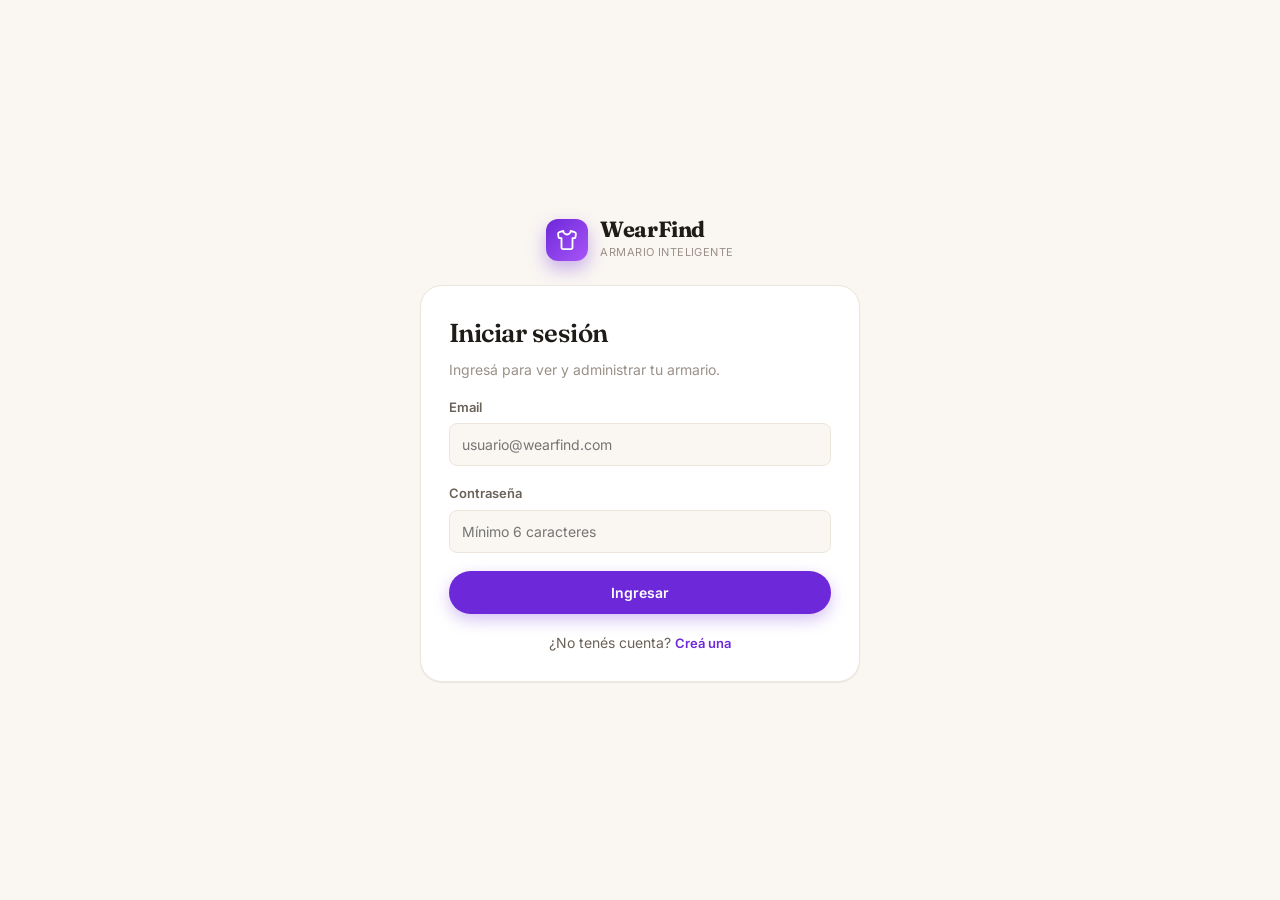
==== commit b545d085: "Versión final de WearFind" ====
--- a/src/main/resources/static/index.html
+++ b/src/main/resources/static/index.html
@@ -10,10 +10,9 @@
   <link rel="stylesheet" href="css/style.css" />
 </head>
 <body>
-  <!-- ===== App Shell ===== -->
   <div class="app-shell">
 
-    <!-- ===== Sidebar ===== -->
+    <!-- Sidebar -->
     <aside class="sidebar" id="sidebar">
       <div class="brand">
         <div class="brand-mark">
@@ -47,6 +46,17 @@
       </nav>
 
       <div class="sidebar-footer">
+        <div class="session-card">
+          <div class="avatar sm" id="sessionAvatar">?</div>
+          <div class="user-meta">
+            <span class="user-label">Sesión iniciada</span>
+            <strong id="sessionName">—</strong>
+          </div>
+          <button class="btn btn-ghost btn-logout" id="logoutBtn" title="Cerrar sesión" aria-label="Cerrar sesión">
+            <svg viewBox="0 0 24 24" width="16" height="16" fill="none" stroke="currentColor" stroke-width="2" stroke-linecap="round" stroke-linejoin="round"><path d="M9 21H5a2 2 0 0 1-2-2V5a2 2 0 0 1 2-2h4"/><polyline points="16 17 21 12 16 7"/><line x1="21" y1="12" x2="9" y2="12"/></svg>
+          </button>
+        </div>
+
         <div class="user-card" id="userSwitcher">
           <div class="avatar" id="currentUserAvatar">?</div>
           <div class="user-meta">
@@ -58,21 +68,24 @@
       </div>
     </aside>
 
-    <!-- ===== Main ===== -->
+    <!-- Main -->
     <main class="main">
       <!-- Topbar -->
       <header class="topbar">
         <button class="menu-toggle" id="menuToggle" aria-label="Abrir menú">
           <svg viewBox="0 0 24 24" width="22" height="22" fill="none" stroke="currentColor" stroke-width="2" stroke-linecap="round" stroke-linejoin="round"><line x1="4" y1="6" x2="20" y2="6"/><line x1="4" y1="12" x2="20" y2="12"/><line x1="4" y1="18" x2="20" y2="18"/></svg>
         </button>
+
         <div class="search-wrap">
           <svg viewBox="0 0 24 24" width="18" height="18" fill="none" stroke="currentColor" stroke-width="2" stroke-linecap="round" stroke-linejoin="round"><circle cx="11" cy="11" r="8"/><path d="m21 21-4.3-4.3"/></svg>
-          <input type="search" id="searchInput" placeholder="Buscar por nombre, color, marca…" autocomplete="off" />
-        </div>
+          <input type="search" id="searchInput" placeholder="Buscar por nombre, color, marca..." autocomplete="off" />
+        </div>
+
         <div class="topbar-actions">
           <button class="btn btn-ghost" id="refreshBtn" title="Recargar">
-            <svg viewBox="0 0 24 24" width="18" height="18" fill="none" stroke="currentColor" stroke-width="2" stroke-linecap="round" stroke-linejoin="round"><path d="M3 12a9 9 0 0 1 9-9 9.75 9.75 0 0 1 6.74 2.74L21 8"/><path d="M21 3v5h-5"/><path d="M21 12a9 9 0 0 1-9 9 9.75 9.75 0 0 1-6.74-2.74L3 16"/><path d="M3 21v-5h5"/></svg>
+            <svg viewBox="0 0 24 24" width="18" height="18" fill="none" stroke="currentColor" stroke-width="2" stroke-linecap="round" stroke-linejoin="round"><path d="M3 12a9 9 0 0 1 9-9 9.75 9.75 0 0 1 6.74 2.74L21 8"/><path d="M21 3v5h-5"/><path d="M21 12a9 9 0 0 1-9 9 9.75 9.75 0 0 1-6.74-2.74L3 16"/><path d="M8 16H3v5"/></svg>
           </button>
+
           <button class="btn btn-primary" id="newPrendaBtn">
             <svg viewBox="0 0 24 24" width="16" height="16" fill="none" stroke="currentColor" stroke-width="2.5" stroke-linecap="round" stroke-linejoin="round"><path d="M12 5v14"/><path d="M5 12h14"/></svg>
             <span>Nueva prenda</span>
@@ -83,19 +96,17 @@
       <!-- Content -->
       <section class="content" id="content">
 
-        <!-- ============ DASHBOARD ============ -->
+        <!-- DASHBOARD -->
         <div class="view" id="view-dashboard">
           <div class="page-head">
             <div>
               <p class="eyebrow">Resumen</p>
               <h2>Tu armario de un vistazo</h2>
-              <p class="muted">Estadísticas en tiempo real desde tu backend Spring.</p>
-            </div>
-          </div>
-
-          <div class="stat-grid" id="statGrid">
-            <!-- stats injected -->
-          </div>
+              <p class="muted">Estadísticas en tiempo real de tus prendas y combinaciones.</p>
+            </div>
+          </div>
+
+          <div class="stat-grid" id="statGrid"></div>
 
           <div class="dash-row">
             <div class="card panel">
@@ -103,14 +114,15 @@
                 <h3>Prendas por estación</h3>
                 <span class="chip" id="totalSeasons">—</span>
               </div>
-              <div class="bars" id="seasonBars"><!-- bars --></div>
-            </div>
+              <div class="bars" id="seasonBars"></div>
+            </div>
+
             <div class="card panel">
               <div class="panel-head">
                 <h3>Colores más usados</h3>
                 <span class="chip">Top 5</span>
               </div>
-              <div class="color-list" id="colorList"><!-- colors --></div>
+              <div class="color-list" id="colorList"></div>
             </div>
           </div>
 
@@ -119,11 +131,11 @@
               <h3>Favoritos ★</h3>
               <button class="link" data-goto="prendas">Ver todas</button>
             </div>
-            <div class="mini-grid" id="favGrid"><!-- fav prendas --></div>
-          </div>
-        </div>
-
-        <!-- ============ PRENDAS ============ -->
+            <div class="mini-grid" id="favGrid"></div>
+          </div>
+        </div>
+
+        <!-- PRENDAS -->
         <div class="view hidden" id="view-prendas">
           <div class="page-head">
             <div>
@@ -148,56 +160,55 @@
             </label>
           </div>
 
-          <div class="grid" id="prendaGrid"><!-- cards --></div>
+          <div class="grid" id="prendaGrid"></div>
+
           <div class="empty hidden" id="prendaEmpty">
-            <div class="empty-ill">👚</div>
+            <div class="empty-ill">👕</div>
             <h3>No hay prendas para mostrar</h3>
             <p>Agregá tu primera prenda para empezar a organizar tu armario.</p>
             <button class="btn btn-primary" data-action="new">+ Nueva prenda</button>
           </div>
         </div>
 
-        <!-- ============ USUARIOS ============ -->
+        <!-- USUARIOS -->
         <div class="view hidden" id="view-usuarios">
           <div class="page-head">
             <div>
               <p class="eyebrow">Comunidad</p>
               <h2>Usuarios</h2>
-              <p class="muted">Personas con armarios en WearFind</p>
-            </div>
-            <button class="btn btn-primary" id="newUserBtn">
-              <svg viewBox="0 0 24 24" width="16" height="16" fill="none" stroke="currentColor" stroke-width="2.5" stroke-linecap="round" stroke-linejoin="round"><path d="M16 21v-2a4 4 0 0 0-4-4H6a4 4 0 0 0-4 4v2"/><circle cx="9" cy="7" r="4"/><line x1="19" y1="8" x2="19" y2="14"/><line x1="22" y1="11" x2="16" y2="11"/></svg>
-              <span>Nuevo usuario</span>
-            </button>
-          </div>
-          <div class="user-grid" id="userGrid"><!-- user cards --></div>
+              <p class="muted">Explorá los armarios de la comunidad de WearFind</p>
+            </div>
+          </div>
+
+          <div class="user-grid" id="userGrid"></div>
+
           <div class="empty hidden" id="userEmpty">
-            <div class="empty-ill">👤</div>
+            <div class="empty-ill">👥</div>
             <h3>No hay usuarios todavía</h3>
-            <p>Creá el primer usuario para empezar a cargarle prendas.</p>
-          </div>
-        </div>
-
-        <!-- ============ AGREGAR PRENDA ============ -->
+            <p>Aún no se han registrado usuarios en la plataforma.</p>
+          </div>
+        </div>
+
+        <!-- AGREGAR PRENDA -->
         <div class="view hidden" id="view-agregar">
           <div class="page-head">
             <div>
               <p class="eyebrow">Formulario</p>
               <h2>Agregar prenda</h2>
-              <p class="muted">Completá los datos de la nueva prenda</p>
+              <p class="muted">Completá los datos de la prenda</p>
             </div>
           </div>
 
           <form class="form-card" id="prendaForm">
             <div class="form-row form-img-preview">
               <div class="img-preview" id="imgPreview">
-                <svg viewBox="0 0 24 24" width="42" height="42" fill="none" stroke="currentColor" stroke-width="1.5" stroke-linecap="round" stroke-linejoin="round"><rect x="3" y="3" width="18" height="18" rx="2"/><circle cx="9" cy="9" r="2"/><path d="m21 15-3.086-3.086a2 2 0 0 0-2.828 0L6 21"/></svg>
+                <svg viewBox="0 0 24 24" width="42" height="42" fill="none" stroke="currentColor" stroke-width="1.5" stroke-linecap="round" stroke-linejoin="round"><rect x="3" y="3" width="18" height="18" rx="2"/><circle cx="8.5" cy="8.5" r="1.5"/><polyline points="21 15 16 10 5 21"/></svg>
                 <span>Vista previa</span>
               </div>
               <div class="field">
                 <label>URL de imagen</label>
-                <input type="url" name="url_imagen" id="urlImagenInput" placeholder="https://…" />
-                <p class="hint">Pegá una URL pública. Si la dejás vacía, se usará un placeholder.</p>
+                <input type="url" name="url_imagen" id="urlImagenInput" placeholder="https://..." />
+                <p class="hint">Pegá una URL pública directa. Si la dejás vacía, se usará un placeholder.</p>
               </div>
             </div>
 
@@ -257,7 +268,7 @@
 
             <div class="field">
               <label>Descripción</label>
-              <textarea name="descripcion" rows="3" placeholder="Detalles: tela, uso, combinaciones…"></textarea>
+              <textarea name="descripcion" rows="3" placeholder="Detalles: tela, uso, combinaciones..."></textarea>
             </div>
 
             <div class="form-row">
@@ -266,7 +277,7 @@
                 <select name="usuarioId" id="usuarioSelect">
                   <option value="">— Sin asignar —</option>
                 </select>
-                <p class="hint">Elegí a quién pertenece esta prenda.</p>
+                <p class="hint">La prenda se guardará en tu armario.</p>
               </div>
               <label class="check">
                 <input type="checkbox" name="favorito" />
@@ -289,11 +300,11 @@
     </main>
   </div>
 
-  <!-- ===== Modal: confirm delete ===== -->
+  <!-- Modal: confirm delete -->
   <div class="modal hidden" id="confirmModal">
     <div class="modal-backdrop"></div>
     <div class="modal-card">
-      <div class="modal-icon danger">⚠</div>
+      <div class="modal-icon danger">!</div>
       <h3 id="confirmTitle">¿Eliminar?</h3>
       <p id="confirmMessage">Esta acción no se puede deshacer.</p>
       <div class="modal-actions">
@@ -303,29 +314,7 @@
     </div>
   </div>
 
-  <!-- ===== Modal: new user ===== -->
-  <div class="modal hidden" id="userModal">
-    <div class="modal-backdrop"></div>
-    <div class="modal-card">
-      <h3>Nuevo usuario</h3>
-      <form id="userForm" class="modal-form">
-        <div class="field">
-          <label>Username *</label>
-          <input type="text" name="username" required placeholder="Ej: agalano" />
-        </div>
-        <div class="field">
-          <label>Email *</label>
-          <input type="email" name="email" required placeholder="usuario@wearfind.com" />
-        </div>
-        <div class="modal-actions">
-          <button type="button" class="btn btn-ghost" id="userCancel">Cancelar</button>
-          <button type="submit" class="btn btn-primary">Crear usuario</button>
-        </div>
-      </form>
-    </div>
-  </div>
-
-  <!-- ===== Drawer: user switcher ===== -->
+  <!-- Drawer: user switcher -->
   <div class="drawer hidden" id="userDrawer">
     <div class="drawer-backdrop"></div>
     <div class="drawer-panel">
@@ -333,23 +322,14 @@
         <h3>Cambiar armario</h3>
         <button class="icon-btn" id="drawerClose" aria-label="Cerrar">×</button>
       </div>
-      <div class="drawer-body" id="drawerBody">
-        <button class="drawer-item active" data-user-id="">
-          <div class="avatar sm">∞</div>
-          <div>
-            <strong>Todos</strong>
-            <span>Ver todas las prendas</span>
-          </div>
-        </button>
-        <!-- users injected -->
-      </div>
+      <div class="drawer-body" id="drawerBody"></div>
     </div>
   </div>
 
-  <!-- ===== Toast ===== -->
+  <!-- Toast -->
   <div class="toast" id="toast"></div>
 
   <script src="js/api.js"></script>
   <script src="js/app.js"></script>
 </body>
-</html>
+</html>
--- a/src/main/resources/static/css/style.css
+++ b/src/main/resources/static/css/style.css
@@ -6,6 +6,15 @@
 /* ---------- Design tokens ---------- */
 :root {
   /* Palette — warm fashion-tech */
+  --bg: #faf7f2;
+  --bg-elev: #ffffff;
+  --bg-soft: #f3eee6;
+  --ink: #1f1b16;/* ============================================================
+   WearFind · Vanilla CSS
+   Frontend Stylesheet · Mobile-first · CSS variables
+   ============================================================ */
+
+:root {
   --bg: #faf7f2;
   --bg-elev: #ffffff;
   --bg-soft: #f3eee6;
@@ -15,11 +24,13 @@
   --line: #ece5db;
   --line-strong: #d9d0c2;
 
-  --brand: #6d28d9;        /* deep violet */
+  --brand: #6d28d9;
   --brand-soft: #f3eefe;
   --brand-ink: #4c1d95;
-  --accent: #e11d48;       /* rose — for favorites */
+
+  --accent: #e11d48;
   --accent-soft: #ffe4ea;
+
   --ok: #15803d;
   --warn: #b45309;
   --danger: #dc2626;
@@ -31,7 +42,6 @@
   --radius-sm: 8px;
   --radius: 14px;
   --radius-lg: 22px;
-
   --rhythm: 16px;
 
   --font-display: "Fraunces", Georgia, "Times New Roman", serif;
@@ -39,9 +49,7 @@
 }
 
 /* ---------- Reset ---------- */
-*,
-*::before,
-*::after { box-sizing: border-box; }
+*, *::before, *::after { box-sizing: border-box; }
 * { margin: 0; padding: 0; }
 html, body { height: 100%; }
 body {
@@ -133,8 +141,8 @@
   background: var(--brand-soft);
   color: var(--brand-ink);
 }
+.nav-item svg { color: var(--ink-muted); transition: color .15s; }
 .nav-item.active svg { color: var(--brand); }
-.nav-item svg { color: var(--ink-muted); transition: color .15s; }
 
 .sidebar-footer { margin-top: auto; }
 .user-card {
@@ -179,7 +187,6 @@
   flex-direction: column;
   min-width: 0;
 }
-
 .topbar {
   position: sticky;
   top: 0;
@@ -220,7 +227,6 @@
   border-color: var(--brand);
   box-shadow: 0 0 0 3px var(--brand-soft);
 }
-
 .topbar-actions { display: flex; gap: 10px; margin-left: auto; }
 
 /* ---------- Buttons ---------- */
@@ -255,7 +261,6 @@
   box-shadow: 0 6px 16px rgba(225,29,72,.28);
 }
 .btn-danger:hover { background: #be123c; }
-
 .icon-btn {
   width: 36px;
   height: 36px;
@@ -267,7 +272,6 @@
   transition: background .15s;
 }
 .icon-btn:hover { background: var(--bg-soft); }
-
 .link {
   color: var(--brand);
   font-weight: 600;
@@ -277,7 +281,6 @@
 
 /* ---------- Content ---------- */
 .content { padding: 32px; max-width: 1280px; width: 100%; margin: 0 auto; }
-
 .view { animation: fade .25s ease; }
 .view.hidden { display: none; }
 @keyframes fade {
@@ -377,7 +380,6 @@
   border-radius: 999px;
   font-weight: 600;
 }
-
 .dash-row {
   display: grid;
   grid-template-columns: 1.4fr 1fr;
@@ -445,10 +447,16 @@
 }
 .mini-card:hover { transform: translateY(-2px); }
 .mini-card .mini-img {
-  aspect-ratio: 1 / 1;
+  aspect-ratio: 1/1;
   background: var(--line);
   background-size: cover;
   background-position: center;
+  display: grid;
+  place-items: center;
+  font-family: var(--font-display);
+  font-size: 32px;
+  font-weight: 600;
+  color: var(--ink-muted);
 }
 .mini-card .mini-info { padding: 10px 12px; }
 .mini-card .mini-info strong { font-size: 13px; font-weight: 600; display: block; }
@@ -523,7 +531,7 @@
   box-shadow: 0 0 0 2px var(--accent-soft) inset;
 }
 .prenda-img {
-  aspect-ratio: 4 / 5;
+  aspect-ratio: 4/5;
   background: var(--bg-soft);
   background-size: cover;
   background-position: center;
@@ -564,6 +572,7 @@
 }
 .fav-badge:hover { transform: scale(1.1); }
 .fav-badge.active { background: var(--accent); color: #fff; }
+
 .season-tag {
   position: absolute;
   top: 10px;
@@ -576,6 +585,7 @@
   backdrop-filter: blur(6px);
   color: var(--ink);
 }
+
 .prenda-body {
   padding: 14px 16px 16px;
   display: flex;
@@ -722,7 +732,12 @@
   font-weight: 600;
   display: block;
 }
-.user-card-lg .user-stat span { font-size: 11px; color: var(--ink-muted); text-transform: uppercase; letter-spacing: .08em; }
+.user-card-lg .user-stat span {
+  font-size: 11px;
+  color: var(--ink-muted);
+  text-transform: uppercase;
+  letter-spacing: .08em;
+}
 .user-card-lg .user-actions { display: flex; gap: 8px; margin-top: 4px; }
 
 /* ---------- Form ---------- */
@@ -744,7 +759,7 @@
 }
 .form-img-preview { grid-template-columns: 160px 1fr; align-items: stretch; }
 .img-preview {
-  aspect-ratio: 1 / 1;
+  aspect-ratio: 1/1;
   background: var(--bg-soft);
   border: 2px dashed var(--line-strong);
   border-radius: var(--radius);
@@ -761,6 +776,7 @@
 }
 .img-preview.has-img { border-style: solid; }
 .img-preview.has-img svg, .img-preview.has-img span { display: none; }
+
 .field { display: flex; flex-direction: column; gap: 6px; }
 .field label {
   font-size: 13px;
@@ -789,6 +805,7 @@
   background: var(--bg-elev);
 }
 .hint { font-size: 12px; color: var(--ink-muted); }
+
 .check {
   display: inline-flex;
   align-items: center;
@@ -815,10 +832,11 @@
   border-color: var(--accent);
 }
 .check input:checked + .check-mark::after {
-  content: "★";
+  content: "✓";
   color: #fff;
   font-size: 12px;
 }
+
 .form-actions {
   display: flex;
   justify-content: flex-end;
@@ -831,7 +849,8 @@
 .modal { position: fixed; inset: 0; z-index: 100; display: grid; place-items: center; }
 .modal.hidden { display: none; }
 .modal-backdrop {
-  position: absolute; inset: 0;
+  position: absolute;
+  inset: 0;
   background: rgba(31,27,22,.45);
   backdrop-filter: blur(4px);
   animation: fadein .15s;
@@ -862,6 +881,7 @@
   display: grid;
   place-items: center;
   font-size: 26px;
+  font-weight: 700;
   margin: 0 auto 16px;
 }
 .modal-form { display: flex; flex-direction: column; gap: 14px; text-align: left; }
@@ -881,7 +901,8 @@
 .drawer { position: fixed; inset: 0; z-index: 90; }
 .drawer.hidden { display: none; }
 .drawer-backdrop {
-  position: absolute; inset: 0;
+  position: absolute;
+  inset: 0;
   background: rgba(31,27,22,.4);
   animation: fadein .15s;
 }
@@ -957,22 +978,6 @@
 }
 .toast.success { background: var(--ok); }
 .toast.error { background: var(--danger); }
-
-/* ---------- Loading skeleton ---------- */
-.skeleton {
-  background: linear-gradient(90deg, var(--bg-soft) 25%, var(--line) 50%, var(--bg-soft) 75%);
-  background-size: 200% 100%;
-  animation: shimmer 1.4s infinite;
-  border-radius: var(--radius);
-}
-@keyframes shimmer {
-  0% { background-position: 200% 0; }
-  100% { background-position: -200% 0; }
-}
-.skel-card {
-  height: 320px;
-  border-radius: var(--radius-lg);
-}
 
 /* ---------- Season colors ---------- */
 .season-Verano { background: linear-gradient(135deg, #fde68a, #f59e0b); color: #92400e; }
@@ -1029,3 +1034,1130 @@
   transition: opacity .25s;
 }
 .scrim.show { opacity: 1; pointer-events: auto; }
+
+/* ---------- Login / sesión ---------- */
+.auth-page [hidden] { display: none !important; }
+.auth-page {
+  min-height: 100vh;
+  display: grid;
+  place-items: center;
+  padding: 24px;
+}
+.auth-wrap {
+  width: 100%;
+  max-width: 440px;
+  display: flex;
+  flex-direction: column;
+  gap: 22px;
+}
+.auth-brand { justify-content: center; }
+.auth-card h2 {
+  font-family: var(--font-display);
+  font-size: 26px;
+  font-weight: 600;
+  letter-spacing: -0.02em;
+}
+.auth-submit { width: 100%; justify-content: center; }
+.auth-submit:disabled { opacity: .6; cursor: default; }
+.auth-alt { text-align: center; font-size: 14px; color: var(--ink-soft); }
+.auth-error {
+  background: var(--accent-soft);
+  color: var(--danger);
+  border: 1px solid var(--danger);
+  border-radius: var(--radius-sm);
+  padding: 10px 12px;
+  font-size: 14px;
+  font-weight: 500;
+}
+
+.session-card {
+  display: flex;
+  align-items: center;
+  gap: 10px;
+  padding: 10px 12px;
+  margin-bottom: 10px;
+  border-radius: var(--radius);
+  background: var(--brand-soft);
+  border: 1px solid var(--brand-soft);
+}
+.session-card .btn-logout {
+  padding: 8px;
+  border-radius: 50%;
+  flex-shrink: 0;
+}
+.session-card .btn-logout:hover { color: var(--danger); }
+  --ink-soft: #6b6259;
+  --ink-muted: #9a9088;
+  --line: #ece5db;
+  --line-strong: #d9d0c2;
+
+  --brand: #6d28d9;        /* deep violet */
+  --brand-soft: #f3eefe;
+  --brand-ink: #4c1d95;
+  --accent: #e11d48;       /* rose — for favorites */
+  --accent-soft: #ffe4ea;
+  --ok: #15803d;
+  --warn: #b45309;
+  --danger: #dc2626;
+
+  --shadow-sm: 0 1px 2px rgba(31,27,22,.04), 0 1px 1px rgba(31,27,22,.03);
+  --shadow-md: 0 4px 12px rgba(31,27,22,.06), 0 2px 4px rgba(31,27,22,.04);
+  --shadow-lg: 0 20px 50px rgba(31,27,22,.14), 0 8px 18px rgba(31,27,22,.08);
+
+  --radius-sm: 8px;
+  --radius: 14px;
+  --radius-lg: 22px;
+
+  --rhythm: 16px;
+
+  --font-display: "Fraunces", Georgia, "Times New Roman", serif;
+  --font-body: "Inter", -apple-system, BlinkMacSystemFont, "Segoe UI", Roboto, sans-serif;
+}
+
+/* ---------- Reset ---------- */
+*,
+*::before,
+*::after { box-sizing: border-box; }
+* { margin: 0; padding: 0; }
+html, body { height: 100%; }
+body {
+  font-family: var(--font-body);
+  background: var(--bg);
+  color: var(--ink);
+  font-size: 15px;
+  line-height: 1.5;
+  -webkit-font-smoothing: antialiased;
+  -moz-osx-font-smoothing: grayscale;
+}
+img { max-width: 100%; display: block; }
+button, input, select, textarea { font: inherit; color: inherit; }
+button { cursor: pointer; border: none; background: none; }
+a { color: inherit; text-decoration: none; }
+svg { display: block; }
+
+/* ---------- App shell ---------- */
+.app-shell {
+  display: grid;
+  grid-template-columns: 264px 1fr;
+  min-height: 100vh;
+}
+
+/* ---------- Sidebar ---------- */
+.sidebar {
+  background: var(--bg-elev);
+  border-right: 1px solid var(--line);
+  display: flex;
+  flex-direction: column;
+  padding: 22px 18px;
+  position: sticky;
+  top: 0;
+  height: 100vh;
+  gap: 28px;
+  z-index: 50;
+}
+
+.brand {
+  display: flex;
+  align-items: center;
+  gap: 12px;
+  padding: 0 4px;
+}
+.brand-mark {
+  width: 42px;
+  height: 42px;
+  border-radius: 12px;
+  background: linear-gradient(135deg, var(--brand), #a855f7);
+  color: #fff;
+  display: grid;
+  place-items: center;
+  box-shadow: 0 8px 18px rgba(109,40,217,.35);
+}
+.brand-text h1 {
+  font-family: var(--font-display);
+  font-size: 22px;
+  font-weight: 700;
+  letter-spacing: -0.02em;
+  line-height: 1;
+}
+.brand-text span {
+  font-size: 11px;
+  color: var(--ink-muted);
+  letter-spacing: .04em;
+  text-transform: uppercase;
+}
+
+.nav {
+  display: flex;
+  flex-direction: column;
+  gap: 4px;
+  flex: 1;
+}
+.nav-item {
+  display: flex;
+  align-items: center;
+  gap: 12px;
+  padding: 11px 14px;
+  border-radius: var(--radius-sm);
+  color: var(--ink-soft);
+  font-weight: 500;
+  transition: background .15s, color .15s, transform .1s;
+  text-align: left;
+  width: 100%;
+}
+.nav-item:hover { background: var(--bg-soft); color: var(--ink); }
+.nav-item.active {
+  background: var(--brand-soft);
+  color: var(--brand-ink);
+}
+.nav-item.active svg { color: var(--brand); }
+.nav-item svg { color: var(--ink-muted); transition: color .15s; }
+
+.sidebar-footer { margin-top: auto; }
+.user-card {
+  display: flex;
+  align-items: center;
+  gap: 10px;
+  padding: 10px 12px;
+  border-radius: var(--radius);
+  background: var(--bg-soft);
+  border: 1px solid var(--line);
+  cursor: pointer;
+  transition: background .15s, border-color .15s;
+}
+.user-card:hover { background: var(--brand-soft); border-color: var(--brand-soft); }
+.avatar {
+  width: 36px;
+  height: 36px;
+  border-radius: 50%;
+  background: linear-gradient(135deg, var(--brand), #c084fc);
+  color: #fff;
+  display: grid;
+  place-items: center;
+  font-weight: 700;
+  font-size: 14px;
+  flex-shrink: 0;
+}
+.avatar.sm { width: 32px; height: 32px; font-size: 13px; }
+.user-meta { display: flex; flex-direction: column; flex: 1; min-width: 0; }
+.user-label { font-size: 11px; color: var(--ink-muted); }
+.user-meta strong {
+  font-size: 13px;
+  font-weight: 600;
+  white-space: nowrap;
+  overflow: hidden;
+  text-overflow: ellipsis;
+}
+.chev { color: var(--ink-muted); }
+
+/* ---------- Main ---------- */
+.main {
+  display: flex;
+  flex-direction: column;
+  min-width: 0;
+}
+
+.topbar {
+  position: sticky;
+  top: 0;
+  z-index: 30;
+  background: rgba(250, 247, 242, 0.85);
+  backdrop-filter: blur(12px);
+  -webkit-backdrop-filter: blur(12px);
+  border-bottom: 1px solid var(--line);
+  padding: 14px 32px;
+  display: flex;
+  align-items: center;
+  gap: 16px;
+}
+.menu-toggle { display: none; color: var(--ink-soft); }
+.search-wrap {
+  flex: 1;
+  max-width: 480px;
+  position: relative;
+  display: flex;
+  align-items: center;
+}
+.search-wrap svg {
+  position: absolute;
+  left: 14px;
+  color: var(--ink-muted);
+  pointer-events: none;
+}
+.search-wrap input {
+  width: 100%;
+  padding: 10px 14px 10px 42px;
+  border-radius: 999px;
+  border: 1px solid var(--line);
+  background: var(--bg-elev);
+  transition: border-color .15s, box-shadow .15s;
+}
+.search-wrap input:focus {
+  outline: none;
+  border-color: var(--brand);
+  box-shadow: 0 0 0 3px var(--brand-soft);
+}
+
+.topbar-actions { display: flex; gap: 10px; margin-left: auto; }
+
+/* ---------- Buttons ---------- */
+.btn {
+  display: inline-flex;
+  align-items: center;
+  gap: 8px;
+  padding: 10px 16px;
+  border-radius: 999px;
+  font-weight: 600;
+  font-size: 14px;
+  transition: background .15s, color .15s, transform .1s, box-shadow .15s;
+  border: 1px solid transparent;
+  white-space: nowrap;
+}
+.btn:active { transform: translateY(1px); }
+.btn-primary {
+  background: var(--brand);
+  color: #fff;
+  box-shadow: 0 6px 16px rgba(109,40,217,.28);
+}
+.btn-primary:hover { background: var(--brand-ink); }
+.btn-ghost {
+  background: var(--bg-elev);
+  color: var(--ink-soft);
+  border-color: var(--line);
+}
+.btn-ghost:hover { background: var(--bg-soft); color: var(--ink); }
+.btn-danger {
+  background: var(--accent);
+  color: #fff;
+  box-shadow: 0 6px 16px rgba(225,29,72,.28);
+}
+.btn-danger:hover { background: #be123c; }
+
+.icon-btn {
+  width: 36px;
+  height: 36px;
+  border-radius: 50%;
+  display: grid;
+  place-items: center;
+  color: var(--ink-soft);
+  font-size: 22px;
+  transition: background .15s;
+}
+.icon-btn:hover { background: var(--bg-soft); }
+
+.link {
+  color: var(--brand);
+  font-weight: 600;
+  font-size: 13px;
+}
+.link:hover { text-decoration: underline; }
+
+/* ---------- Content ---------- */
+.content { padding: 32px; max-width: 1280px; width: 100%; margin: 0 auto; }
+
+.view { animation: fade .25s ease; }
+.view.hidden { display: none; }
+@keyframes fade {
+  from { opacity: 0; transform: translateY(6px); }
+  to { opacity: 1; transform: translateY(0); }
+}
+
+.page-head {
+  display: flex;
+  align-items: flex-end;
+  justify-content: space-between;
+  gap: 24px;
+  margin-bottom: 28px;
+  flex-wrap: wrap;
+}
+.eyebrow {
+  font-size: 11px;
+  text-transform: uppercase;
+  letter-spacing: .12em;
+  color: var(--brand);
+  font-weight: 700;
+  margin-bottom: 6px;
+}
+.page-head h2 {
+  font-family: var(--font-display);
+  font-size: 36px;
+  font-weight: 600;
+  letter-spacing: -0.02em;
+  line-height: 1.1;
+}
+.muted { color: var(--ink-muted); font-size: 14px; margin-top: 6px; }
+
+/* ---------- Stat grid ---------- */
+.stat-grid {
+  display: grid;
+  grid-template-columns: repeat(4, 1fr);
+  gap: 16px;
+  margin-bottom: 24px;
+}
+.stat {
+  background: var(--bg-elev);
+  border: 1px solid var(--line);
+  border-radius: var(--radius);
+  padding: 22px;
+  position: relative;
+  overflow: hidden;
+  transition: transform .2s, box-shadow .2s;
+}
+.stat:hover { transform: translateY(-3px); box-shadow: var(--shadow-md); }
+.stat-icon {
+  width: 42px;
+  height: 42px;
+  border-radius: 12px;
+  display: grid;
+  place-items: center;
+  margin-bottom: 16px;
+}
+.stat-icon svg { color: #fff; }
+.stat-value {
+  font-family: var(--font-display);
+  font-size: 34px;
+  font-weight: 600;
+  line-height: 1;
+  letter-spacing: -0.02em;
+}
+.stat-label {
+  color: var(--ink-muted);
+  font-size: 13px;
+  margin-top: 6px;
+}
+
+/* ---------- Cards / Panels ---------- */
+.card {
+  background: var(--bg-elev);
+  border: 1px solid var(--line);
+  border-radius: var(--radius-lg);
+  box-shadow: var(--shadow-sm);
+}
+.panel { padding: 22px; }
+.panel-head {
+  display: flex;
+  align-items: center;
+  justify-content: space-between;
+  margin-bottom: 18px;
+}
+.panel-head h3 {
+  font-family: var(--font-display);
+  font-size: 18px;
+  font-weight: 600;
+  letter-spacing: -0.01em;
+}
+.chip {
+  font-size: 11px;
+  background: var(--bg-soft);
+  color: var(--ink-soft);
+  padding: 3px 10px;
+  border-radius: 999px;
+  font-weight: 600;
+}
+
+.dash-row {
+  display: grid;
+  grid-template-columns: 1.4fr 1fr;
+  gap: 16px;
+  margin-bottom: 16px;
+}
+
+/* ---------- Bars (season breakdown) ---------- */
+.bars { display: flex; flex-direction: column; gap: 12px; }
+.bar-row { display: flex; align-items: center; gap: 12px; }
+.bar-label { width: 90px; font-size: 13px; color: var(--ink-soft); font-weight: 500; }
+.bar-track {
+  flex: 1;
+  height: 10px;
+  background: var(--bg-soft);
+  border-radius: 999px;
+  overflow: hidden;
+}
+.bar-fill {
+  height: 100%;
+  border-radius: 999px;
+  transition: width .6s cubic-bezier(.2,.8,.2,1);
+}
+.bar-value { font-size: 13px; font-weight: 600; min-width: 28px; text-align: right; }
+
+/* ---------- Color list ---------- */
+.color-list { display: flex; flex-direction: column; gap: 10px; }
+.color-item {
+  display: flex;
+  align-items: center;
+  gap: 12px;
+  padding: 8px 10px;
+  border-radius: var(--radius-sm);
+  transition: background .15s;
+}
+.color-item:hover { background: var(--bg-soft); }
+.color-dot {
+  width: 22px;
+  height: 22px;
+  border-radius: 50%;
+  border: 2px solid var(--bg-elev);
+  box-shadow: 0 0 0 1px var(--line);
+  flex-shrink: 0;
+}
+.color-name { flex: 1; font-weight: 500; font-size: 14px; }
+.color-count {
+  font-size: 13px;
+  color: var(--ink-muted);
+  background: var(--bg-soft);
+  padding: 2px 8px;
+  border-radius: 999px;
+}
+
+/* ---------- Mini grid (favorites) ---------- */
+.mini-grid {
+  display: grid;
+  grid-template-columns: repeat(auto-fill, minmax(150px, 1fr));
+  gap: 12px;
+}
+.mini-card {
+  background: var(--bg-soft);
+  border-radius: var(--radius);
+  overflow: hidden;
+  transition: transform .15s;
+}
+.mini-card:hover { transform: translateY(-2px); }
+.mini-card .mini-img {
+  aspect-ratio: 1 / 1;
+  background: var(--line);
+  background-size: cover;
+  background-position: center;
+}
+.mini-card .mini-info { padding: 10px 12px; }
+.mini-card .mini-info strong { font-size: 13px; font-weight: 600; display: block; }
+.mini-card .mini-info span { font-size: 12px; color: var(--ink-muted); }
+
+/* ---------- Filter bar ---------- */
+.filter-bar {
+  display: flex;
+  align-items: center;
+  justify-content: space-between;
+  gap: 16px;
+  margin-bottom: 22px;
+  flex-wrap: wrap;
+}
+.chips { display: flex; gap: 8px; flex-wrap: wrap; }
+.chip-btn {
+  padding: 7px 14px;
+  border-radius: 999px;
+  font-size: 13px;
+  font-weight: 500;
+  color: var(--ink-soft);
+  background: var(--bg-elev);
+  border: 1px solid var(--line);
+  transition: all .15s;
+}
+.chip-btn:hover { border-color: var(--line-strong); }
+.chip-btn.active {
+  background: var(--brand);
+  border-color: var(--brand);
+  color: #fff;
+}
+.toggle-fav {
+  display: inline-flex;
+  align-items: center;
+  gap: 8px;
+  cursor: pointer;
+  font-size: 13px;
+  color: var(--ink-soft);
+  font-weight: 500;
+  user-select: none;
+}
+.toggle-fav input { accent-color: var(--accent); width: 16px; height: 16px; }
+
+/* ---------- Prenda grid ---------- */
+.grid {
+  display: grid;
+  grid-template-columns: repeat(auto-fill, minmax(220px, 1fr));
+  gap: 18px;
+}
+.card-prenda {
+  background: var(--bg-elev);
+  border: 1px solid var(--line);
+  border-radius: var(--radius-lg);
+  overflow: hidden;
+  display: flex;
+  flex-direction: column;
+  transition: transform .2s, box-shadow .2s, border-color .2s;
+  position: relative;
+}
+.card-prenda:hover {
+  transform: translateY(-4px);
+  box-shadow: var(--shadow-lg);
+  border-color: var(--line-strong);
+}
+.card-prenda.fav { border-color: var(--accent); }
+.card-prenda.fav::before {
+  content: "";
+  position: absolute;
+  inset: 0;
+  border-radius: var(--radius-lg);
+  pointer-events: none;
+  box-shadow: 0 0 0 2px var(--accent-soft) inset;
+}
+.prenda-img {
+  aspect-ratio: 4 / 5;
+  background: var(--bg-soft);
+  background-size: cover;
+  background-position: center;
+  position: relative;
+  display: grid;
+  place-items: center;
+  color: var(--ink-muted);
+  overflow: hidden;
+}
+.prenda-img .placeholder {
+  font-family: var(--font-display);
+  font-size: 50px;
+  font-weight: 600;
+  color: var(--line-strong);
+  letter-spacing: -.04em;
+}
+.prenda-img .no-img {
+  width: 100%;
+  height: 100%;
+  display: grid;
+  place-items: center;
+  background: linear-gradient(135deg, var(--bg-soft), var(--line));
+}
+.fav-badge {
+  position: absolute;
+  top: 10px;
+  right: 10px;
+  background: var(--bg-elev);
+  color: var(--accent);
+  width: 32px;
+  height: 32px;
+  border-radius: 50%;
+  display: grid;
+  place-items: center;
+  box-shadow: var(--shadow-sm);
+  cursor: pointer;
+  transition: transform .15s, color .15s;
+}
+.fav-badge:hover { transform: scale(1.1); }
+.fav-badge.active { background: var(--accent); color: #fff; }
+.season-tag {
+  position: absolute;
+  top: 10px;
+  left: 10px;
+  font-size: 11px;
+  padding: 4px 10px;
+  border-radius: 999px;
+  font-weight: 600;
+  background: rgba(255,255,255,.92);
+  backdrop-filter: blur(6px);
+  color: var(--ink);
+}
+.prenda-body {
+  padding: 14px 16px 16px;
+  display: flex;
+  flex-direction: column;
+  gap: 6px;
+  flex: 1;
+}
+.prenda-name {
+  font-family: var(--font-display);
+  font-size: 17px;
+  font-weight: 600;
+  letter-spacing: -0.01em;
+  line-height: 1.2;
+}
+.prenda-meta {
+  display: flex;
+  align-items: center;
+  gap: 8px;
+  font-size: 12px;
+  color: var(--ink-muted);
+  flex-wrap: wrap;
+}
+.color-pill {
+  display: inline-flex;
+  align-items: center;
+  gap: 5px;
+  font-weight: 500;
+  color: var(--ink-soft);
+}
+.color-pill::before {
+  content: "";
+  width: 10px;
+  height: 10px;
+  border-radius: 50%;
+  background: var(--c, var(--ink-muted));
+  border: 1px solid rgba(0,0,0,.1);
+}
+.prenda-desc {
+  font-size: 13px;
+  color: var(--ink-soft);
+  display: -webkit-box;
+  -webkit-line-clamp: 2;
+  -webkit-box-orient: vertical;
+  overflow: hidden;
+  margin-top: 4px;
+}
+.prenda-foot {
+  display: flex;
+  align-items: center;
+  justify-content: space-between;
+  margin-top: auto;
+  padding-top: 12px;
+  border-top: 1px solid var(--line);
+}
+.prenda-foot .owner {
+  font-size: 12px;
+  color: var(--ink-muted);
+}
+.prenda-foot .owner strong { color: var(--ink-soft); font-weight: 600; }
+.card-actions { display: flex; gap: 4px; }
+.card-actions button {
+  width: 30px;
+  height: 30px;
+  border-radius: 8px;
+  display: grid;
+  place-items: center;
+  color: var(--ink-muted);
+  transition: background .15s, color .15s;
+}
+.card-actions button:hover { background: var(--bg-soft); color: var(--ink); }
+.card-actions .del:hover { background: var(--accent-soft); color: var(--accent); }
+
+/* ---------- Empty state ---------- */
+.empty {
+  text-align: center;
+  padding: 60px 20px;
+  color: var(--ink-soft);
+}
+.empty.hidden { display: none; }
+.empty-ill { font-size: 56px; margin-bottom: 16px; opacity: .8; }
+.empty h3 {
+  font-family: var(--font-display);
+  font-size: 22px;
+  font-weight: 600;
+  margin-bottom: 8px;
+  color: var(--ink);
+}
+.empty p { margin-bottom: 18px; }
+
+/* ---------- User grid ---------- */
+.user-grid {
+  display: grid;
+  grid-template-columns: repeat(auto-fill, minmax(280px, 1fr));
+  gap: 16px;
+}
+.user-card-lg {
+  background: var(--bg-elev);
+  border: 1px solid var(--line);
+  border-radius: var(--radius-lg);
+  padding: 22px;
+  display: flex;
+  flex-direction: column;
+  gap: 14px;
+  transition: transform .2s, box-shadow .2s, border-color .2s;
+}
+.user-card-lg:hover {
+  transform: translateY(-3px);
+  box-shadow: var(--shadow-md);
+  border-color: var(--brand);
+}
+.user-card-lg .user-head {
+  display: flex;
+  align-items: center;
+  gap: 12px;
+}
+.user-card-lg .avatar-lg {
+  width: 48px;
+  height: 48px;
+  border-radius: 50%;
+  background: linear-gradient(135deg, var(--brand), #c084fc);
+  color: #fff;
+  display: grid;
+  place-items: center;
+  font-weight: 700;
+  font-size: 18px;
+}
+.user-card-lg .user-name {
+  font-family: var(--font-display);
+  font-size: 19px;
+  font-weight: 600;
+  letter-spacing: -0.01em;
+}
+.user-card-lg .user-email { font-size: 13px; color: var(--ink-muted); }
+.user-card-lg .user-stats {
+  display: flex;
+  gap: 16px;
+  padding: 12px 0;
+  border-top: 1px solid var(--line);
+  border-bottom: 1px solid var(--line);
+}
+.user-card-lg .user-stat strong {
+  font-family: var(--font-display);
+  font-size: 22px;
+  font-weight: 600;
+  display: block;
+}
+.user-card-lg .user-stat span { font-size: 11px; color: var(--ink-muted); text-transform: uppercase; letter-spacing: .08em; }
+.user-card-lg .user-actions { display: flex; gap: 8px; margin-top: 4px; }
+
+/* ---------- Form ---------- */
+.form-card {
+  background: var(--bg-elev);
+  border: 1px solid var(--line);
+  border-radius: var(--radius-lg);
+  padding: 28px;
+  display: flex;
+  flex-direction: column;
+  gap: 18px;
+  box-shadow: var(--shadow-sm);
+}
+.form-row {
+  display: grid;
+  grid-template-columns: repeat(auto-fit, minmax(200px, 1fr));
+  gap: 16px;
+  align-items: flex-end;
+}
+.form-img-preview { grid-template-columns: 160px 1fr; align-items: stretch; }
+.img-preview {
+  aspect-ratio: 1 / 1;
+  background: var(--bg-soft);
+  border: 2px dashed var(--line-strong);
+  border-radius: var(--radius);
+  display: flex;
+  flex-direction: column;
+  align-items: center;
+  justify-content: center;
+  gap: 8px;
+  color: var(--ink-muted);
+  background-size: cover;
+  background-position: center;
+  text-align: center;
+  font-size: 12px;
+}
+.img-preview.has-img { border-style: solid; }
+.img-preview.has-img svg, .img-preview.has-img span { display: none; }
+.field { display: flex; flex-direction: column; gap: 6px; }
+.field label {
+  font-size: 13px;
+  font-weight: 600;
+  color: var(--ink-soft);
+}
+.field input,
+.field select,
+.field textarea {
+  padding: 10px 12px;
+  border-radius: var(--radius-sm);
+  border: 1px solid var(--line);
+  background: var(--bg);
+  transition: border-color .15s, box-shadow .15s;
+  font-size: 14px;
+  font-family: inherit;
+  width: 100%;
+}
+.field textarea { resize: vertical; min-height: 70px; }
+.field input:focus,
+.field select:focus,
+.field textarea:focus {
+  outline: none;
+  border-color: var(--brand);
+  box-shadow: 0 0 0 3px var(--brand-soft);
+  background: var(--bg-elev);
+}
+.hint { font-size: 12px; color: var(--ink-muted); }
+.check {
+  display: inline-flex;
+  align-items: center;
+  gap: 10px;
+  cursor: pointer;
+  font-size: 14px;
+  font-weight: 500;
+  user-select: none;
+  padding: 10px 0;
+}
+.check input { position: absolute; opacity: 0; }
+.check-mark {
+  width: 20px;
+  height: 20px;
+  border-radius: 6px;
+  border: 2px solid var(--line-strong);
+  transition: background .15s, border-color .15s;
+  display: grid;
+  place-items: center;
+  flex-shrink: 0;
+}
+.check input:checked + .check-mark {
+  background: var(--accent);
+  border-color: var(--accent);
+}
+.check input:checked + .check-mark::after {
+  content: "★";
+  color: #fff;
+  font-size: 12px;
+}
+.form-actions {
+  display: flex;
+  justify-content: flex-end;
+  gap: 10px;
+  padding-top: 12px;
+  border-top: 1px solid var(--line);
+}
+
+/* ---------- Modal ---------- */
+.modal { position: fixed; inset: 0; z-index: 100; display: grid; place-items: center; }
+.modal.hidden { display: none; }
+.modal-backdrop {
+  position: absolute; inset: 0;
+  background: rgba(31,27,22,.45);
+  backdrop-filter: blur(4px);
+  animation: fadein .15s;
+}
+.modal-card {
+  position: relative;
+  background: var(--bg-elev);
+  border-radius: var(--radius-lg);
+  padding: 32px;
+  width: min(420px, calc(100vw - 32px));
+  text-align: center;
+  box-shadow: var(--shadow-lg);
+  animation: popin .2s cubic-bezier(.2,.8,.2,1);
+}
+.modal-card h3 {
+  font-family: var(--font-display);
+  font-size: 22px;
+  font-weight: 600;
+  margin-bottom: 8px;
+}
+.modal-card p { color: var(--ink-soft); margin-bottom: 22px; }
+.modal-icon {
+  width: 56px;
+  height: 56px;
+  border-radius: 50%;
+  background: var(--accent-soft);
+  color: var(--accent);
+  display: grid;
+  place-items: center;
+  font-size: 26px;
+  margin: 0 auto 16px;
+}
+.modal-form { display: flex; flex-direction: column; gap: 14px; text-align: left; }
+.modal-actions {
+  display: flex;
+  justify-content: center;
+  gap: 10px;
+  margin-top: 8px;
+}
+@keyframes fadein { from { opacity: 0; } to { opacity: 1; } }
+@keyframes popin {
+  from { opacity: 0; transform: scale(.92) translateY(8px); }
+  to { opacity: 1; transform: scale(1) translateY(0); }
+}
+
+/* ---------- Drawer (user switcher) ---------- */
+.drawer { position: fixed; inset: 0; z-index: 90; }
+.drawer.hidden { display: none; }
+.drawer-backdrop {
+  position: absolute; inset: 0;
+  background: rgba(31,27,22,.4);
+  animation: fadein .15s;
+}
+.drawer-panel {
+  position: absolute;
+  top: 0;
+  right: 0;
+  bottom: 0;
+  width: min(380px, calc(100vw - 32px));
+  background: var(--bg-elev);
+  box-shadow: var(--shadow-lg);
+  display: flex;
+  flex-direction: column;
+  animation: slidein .25s cubic-bezier(.2,.8,.2,1);
+}
+@keyframes slidein {
+  from { transform: translateX(100%); }
+  to { transform: translateX(0); }
+}
+.drawer-head {
+  padding: 22px;
+  display: flex;
+  align-items: center;
+  justify-content: space-between;
+  border-bottom: 1px solid var(--line);
+}
+.drawer-head h3 {
+  font-family: var(--font-display);
+  font-size: 20px;
+  font-weight: 600;
+}
+.drawer-body { padding: 14px; overflow-y: auto; display: flex; flex-direction: column; gap: 4px; }
+.drawer-item {
+  display: flex;
+  align-items: center;
+  gap: 12px;
+  padding: 12px;
+  border-radius: var(--radius-sm);
+  text-align: left;
+  width: 100%;
+  transition: background .15s;
+}
+.drawer-item:hover { background: var(--bg-soft); }
+.drawer-item.active { background: var(--brand-soft); }
+.drawer-item.active .avatar { background: var(--brand); }
+.drawer-item strong { font-size: 14px; font-weight: 600; display: block; }
+.drawer-item span { font-size: 12px; color: var(--ink-muted); }
+
+/* ---------- Toast ---------- */
+.toast {
+  position: fixed;
+  bottom: 28px;
+  left: 50%;
+  transform: translateX(-50%) translateY(20px);
+  background: var(--ink);
+  color: #fff;
+  padding: 12px 22px;
+  border-radius: 999px;
+  font-size: 14px;
+  font-weight: 500;
+  box-shadow: var(--shadow-lg);
+  opacity: 0;
+  pointer-events: none;
+  transition: opacity .25s, transform .25s;
+  z-index: 200;
+  display: flex;
+  align-items: center;
+  gap: 8px;
+}
+.toast.show {
+  opacity: 1;
+  transform: translateX(-50%) translateY(0);
+}
+.toast.success { background: var(--ok); }
+.toast.error { background: var(--danger); }
+
+/* ---------- Loading skeleton ---------- */
+.skeleton {
+  background: linear-gradient(90deg, var(--bg-soft) 25%, var(--line) 50%, var(--bg-soft) 75%);
+  background-size: 200% 100%;
+  animation: shimmer 1.4s infinite;
+  border-radius: var(--radius);
+}
+@keyframes shimmer {
+  0% { background-position: 200% 0; }
+  100% { background-position: -200% 0; }
+}
+.skel-card {
+  height: 320px;
+  border-radius: var(--radius-lg);
+}
+
+/* ---------- Season colors ---------- */
+.season-Verano { background: linear-gradient(135deg, #fde68a, #f59e0b); color: #92400e; }
+.season-Invierno { background: linear-gradient(135deg, #dbeafe, #60a5fa); color: #1e40af; }
+.season-Otoño { background: linear-gradient(135deg, #fed7aa, #f97316); color: #9a3412; }
+.season-Primavera { background: linear-gradient(135deg, #d1fae5, #34d399); color: #065f46; }
+.season-Todo { background: linear-gradient(135deg, #ede9fe, #a78bfa); color: #5b21b6; }
+
+.bar-Verano { background: linear-gradient(90deg, #fbbf24, #f59e0b); }
+.bar-Invierno { background: linear-gradient(90deg, #60a5fa, #3b82f6); }
+.bar-Otoño { background: linear-gradient(90deg, #fb923c, #ea580c); }
+.bar-Primavera { background: linear-gradient(90deg, #34d399, #10b981); }
+.bar-Todo { background: linear-gradient(90deg, #a78bfa, #8b5cf6); }
+
+/* ---------- Responsive ---------- */
+@media (max-width: 1024px) {
+  .stat-grid { grid-template-columns: repeat(2, 1fr); }
+  .dash-row { grid-template-columns: 1fr; }
+}
+@media (max-width: 768px) {
+  .app-shell { grid-template-columns: 1fr; }
+  .sidebar {
+    position: fixed;
+    left: 0;
+    top: 0;
+    transform: translateX(-100%);
+    transition: transform .25s cubic-bezier(.2,.8,.2,1);
+    width: 280px;
+    box-shadow: var(--shadow-lg);
+  }
+  .sidebar.open { transform: translateX(0); }
+  .menu-toggle { display: grid; }
+  .content { padding: 20px 16px; }
+  .topbar { padding: 12px 16px; }
+  .topbar-actions .btn span { display: none; }
+  .topbar-actions .btn { padding: 10px; }
+  .page-head h2 { font-size: 28px; }
+  .stat-grid { grid-template-columns: 1fr 1fr; gap: 12px; }
+  .stat { padding: 16px; }
+  .stat-value { font-size: 26px; }
+  .form-img-preview { grid-template-columns: 1fr; }
+  .grid { grid-template-columns: repeat(auto-fill, minmax(150px, 1fr)); gap: 12px; }
+  .prenda-name { font-size: 15px; }
+}
+
+/* ---------- Backdrop for mobile sidebar ---------- */
+.scrim {
+  position: fixed;
+  inset: 0;
+  background: rgba(31,27,22,.4);
+  z-index: 40;
+  opacity: 0;
+  pointer-events: none;
+  transition: opacity .25s;
+}
+.scrim.show { opacity: 1; pointer-events: auto; }
+
+
+/* ============================================================
+   Login / sesión
+   ============================================================ */
+.auth-page [hidden] { display: none !important; }
+.auth-page {
+  min-height: 100vh;
+  display: grid;
+  place-items: center;
+  padding: 24px;
+}
+.auth-wrap {
+  width: 100%;
+  max-width: 440px;
+  display: flex;
+  flex-direction: column;
+  gap: 22px;
+}
+.auth-brand { justify-content: center; }
+.auth-card h2 {
+  font-family: var(--font-display);
+  font-size: 26px;
+  font-weight: 600;
+  letter-spacing: -0.02em;
+}
+.auth-submit { width: 100%; justify-content: center; }
+.auth-submit:disabled { opacity: .6; cursor: default; }
+.auth-alt { text-align: center; font-size: 14px; color: var(--ink-soft); }
+.auth-error {
+  background: var(--accent-soft);
+  color: var(--danger);
+  border: 1px solid var(--danger);
+  border-radius: var(--radius-sm);
+  padding: 10px 12px;
+  font-size: 14px;
+  font-weight: 500;
+}
+
+/* Tarjeta de sesión (sidebar): quién inició sesión + botón Salir */
+.session-card {
+  display: flex;
+  align-items: center;
+  gap: 10px;
+  padding: 10px 12px;
+  margin-bottom: 10px;
+  border-radius: var(--radius);
+  background: var(--brand-soft);
+  border: 1px solid var(--brand-soft);
+}
+.session-card .btn-logout {
+  padding: 8px;
+  border-radius: 50%;
+  flex-shrink: 0;
+}
+.session-card .btn-logout:hover { color: var(--danger); }
